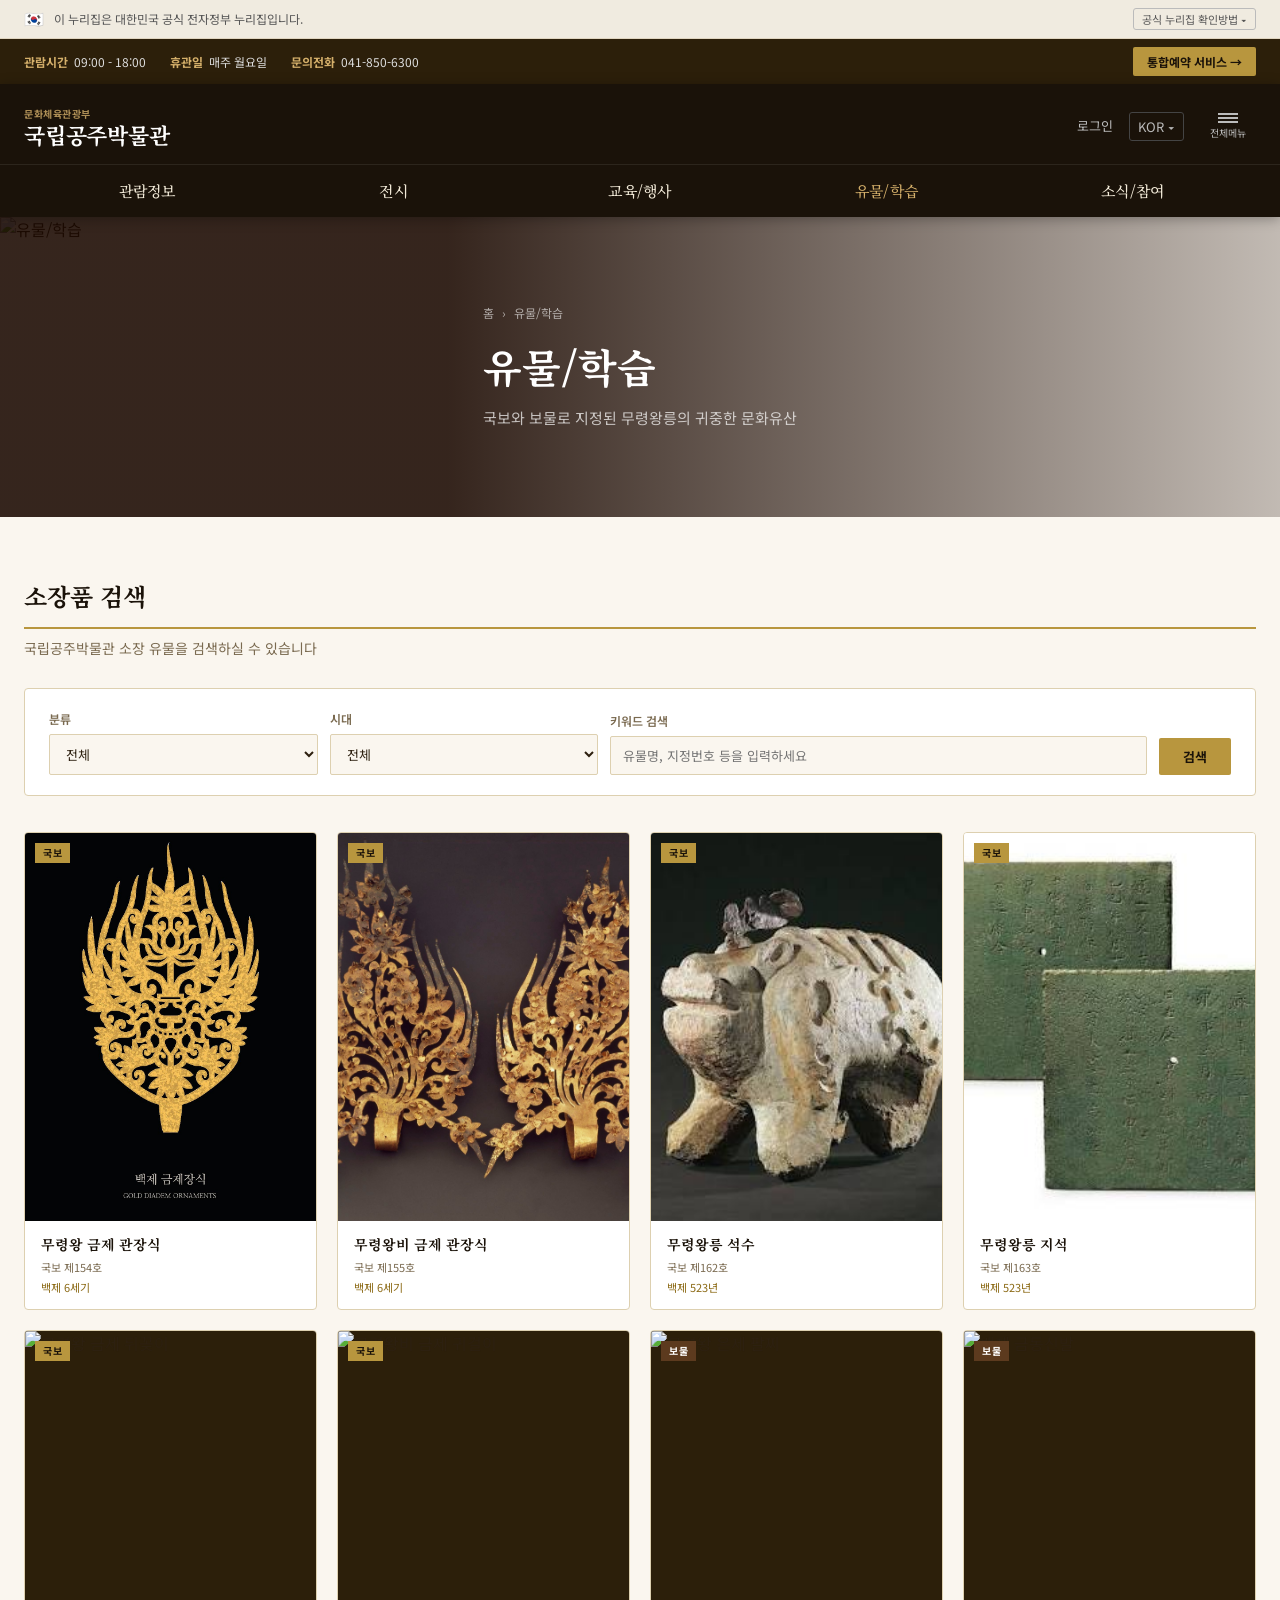
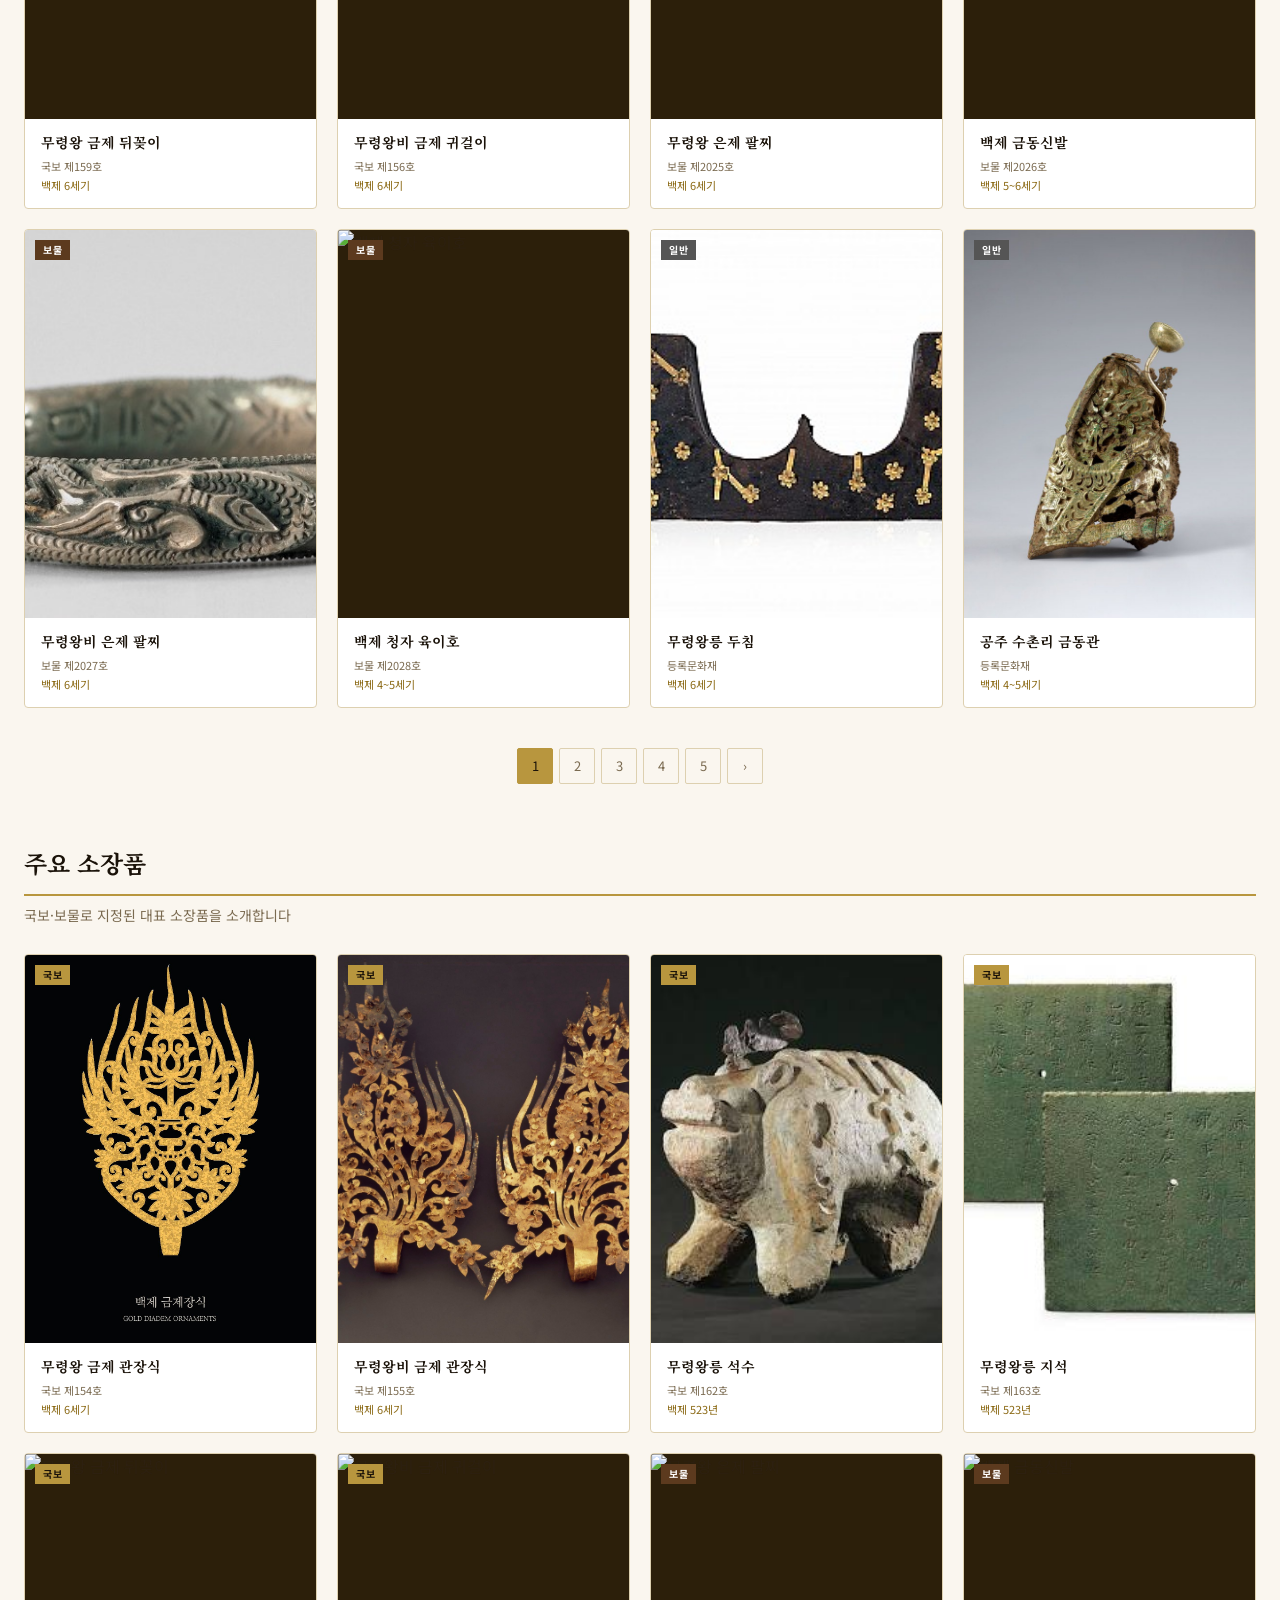
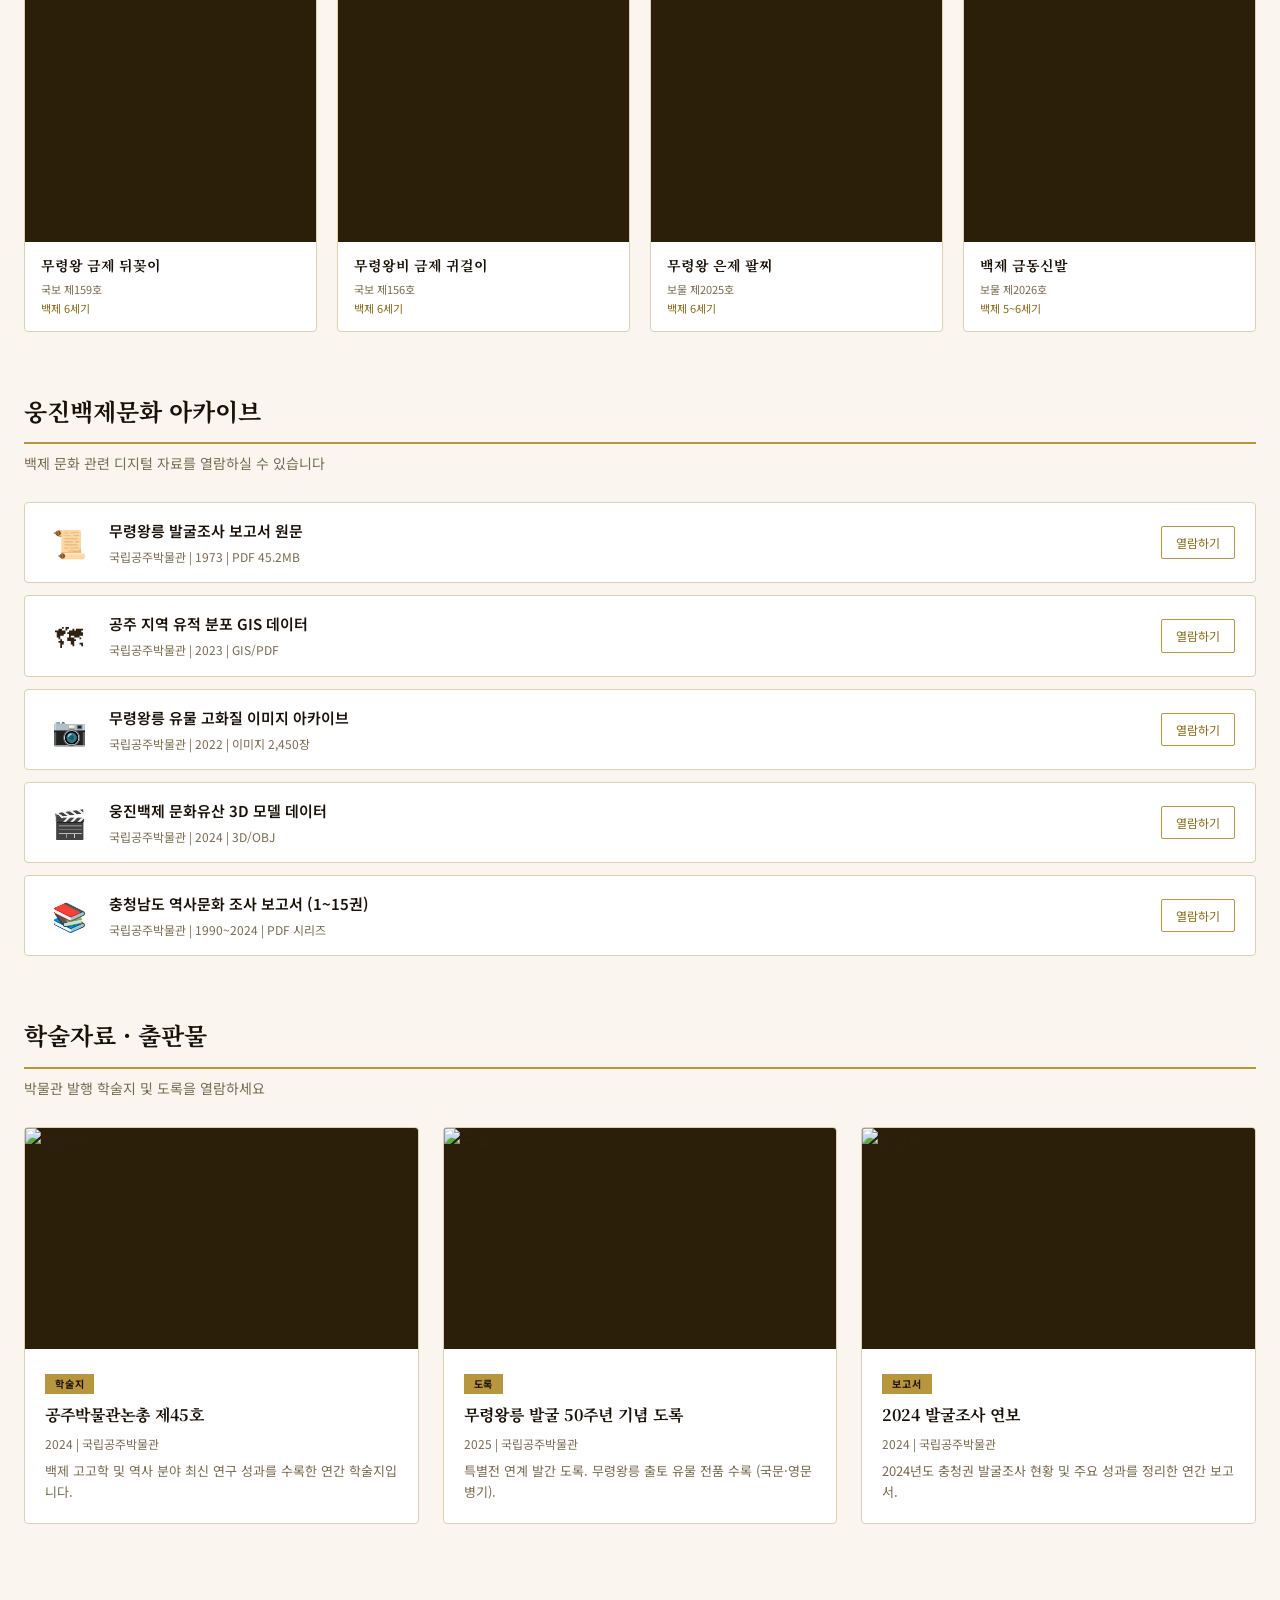
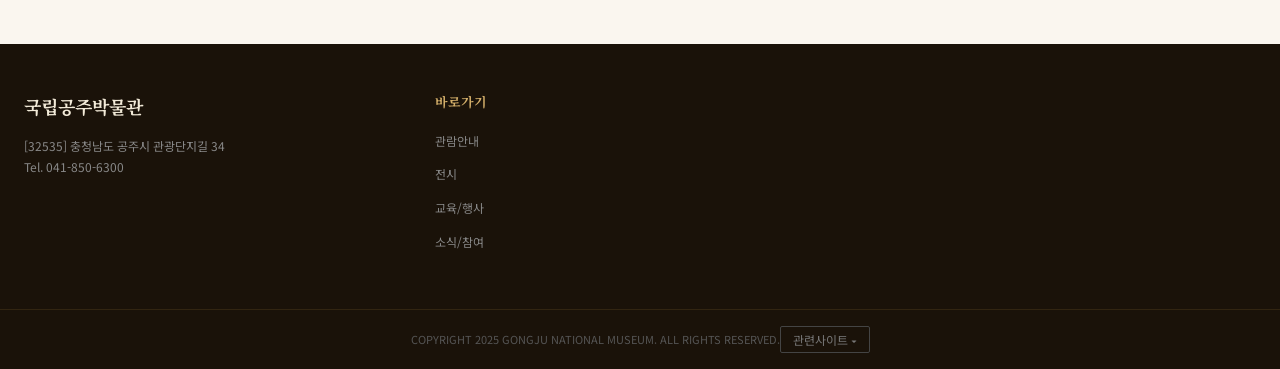
==== collection.html @ 2f680637 "first commit" ====
<!DOCTYPE html>
<html lang="ko">
<head>
  <meta charset="UTF-8"/>
  <meta name="viewport" content="width=device-width, initial-scale=1.0"/>
  <title>유물/학습 - 국립공주박물관</title>
  <link rel="stylesheet" href="style.css"/>
  <link rel="preconnect" href="https://fonts.googleapis.com"/>
  <link rel="preconnect" href="https://fonts.gstatic.com" crossorigin/>
  <link href="https://fonts.googleapis.com/css2?family=Noto+Serif+KR:wght@400;500;600;700&family=Noto+Sans+KR:wght@300;400;500;700&display=swap" rel="stylesheet"/>
  <style>
    /* ── 검색 바 ── */
    .search-bar{display:flex;gap:12px;margin-bottom:36px;background:var(--white);border:1px solid var(--border);border-radius:var(--radius);padding:20px 24px;align-items:flex-end;flex-wrap:wrap;}
    .search-field{display:flex;flex-direction:column;gap:6px;flex:1;min-width:160px;}
    .search-field label{font-size:12px;font-weight:600;color:var(--text-muted);}
    .search-field select,.search-field input{border:1px solid var(--border);border-radius:2px;padding:9px 12px;font-size:13px;font-family:inherit;color:var(--text);background:var(--cream);}
    .search-submit{background:var(--gold);color:var(--dark);border:none;padding:9px 24px;font-size:13px;font-weight:700;border-radius:2px;cursor:pointer;transition:background var(--transition);white-space:nowrap;}
    .search-submit:hover{background:var(--gold-dark);}

    /* ── 소장품 그리드 ── */
    .coll-grid{display:grid;grid-template-columns:repeat(4,1fr);gap:20px;margin-bottom:40px;}
    .coll-card{background:var(--white);border:1px solid var(--border);border-radius:var(--radius);overflow:hidden;transition:all var(--transition);}
    .coll-card:hover{transform:translateY(-5px);box-shadow:var(--shadow-md);border-color:var(--gold);}
    .coll-card__thumb{position:relative;aspect-ratio:3/4;overflow:hidden;background:var(--dark-2);}
    .coll-card__thumb img{width:100%;height:100%;object-fit:cover;transition:transform 0.6s;}
    .coll-card:hover .coll-card__thumb img{transform:scale(1.06);}
    .coll-card__grade{position:absolute;top:10px;left:10px;background:var(--gold);color:var(--dark);font-size:10px;font-weight:700;padding:2px 8px;letter-spacing:.06em;}
    .coll-card__grade.treasure{background:var(--brown);color:#fff;}
    .coll-card__grade.registered{background:#555;color:#fff;}
    .coll-card__info{padding:14px 16px;}
    .coll-card__info h4{font-family:var(--font-serif);font-size:14px;color:var(--dark);margin-bottom:5px;line-height:1.4;}
    .coll-card__info p{font-size:11px;color:var(--text-muted);line-height:1.5;}
    .coll-card__info .period{font-size:11px;color:var(--gold-dark);margin-top:3px;}

    /* ── 상세 모달 ── */
    .modal-overlay{display:none;position:fixed;inset:0;background:rgba(0,0,0,.7);z-index:300;align-items:center;justify-content:center;}
    .modal-overlay.open{display:flex;}
    .modal{background:var(--cream);border-radius:var(--radius);max-width:760px;width:90%;max-height:90vh;overflow-y:auto;display:grid;grid-template-columns:1fr 1fr;}
    .modal__img{background:var(--dark-2);}
    .modal__img img{width:100%;height:100%;object-fit:cover;}
    .modal__body{padding:36px 32px;position:relative;}
    .modal__close{position:absolute;top:16px;right:16px;font-size:20px;color:#888;cursor:pointer;transition:color .2s;}
    .modal__close:hover{color:var(--gold);}
    .modal__grade{display:inline-block;background:var(--gold);color:var(--dark);font-size:11px;font-weight:700;padding:3px 12px;margin-bottom:14px;letter-spacing:.06em;}
    .modal__title{font-family:var(--font-serif);font-size:22px;color:var(--dark);margin-bottom:6px;}
    .modal__sub{font-size:13px;color:var(--text-muted);margin-bottom:20px;}
    .modal__dl{display:grid;grid-template-columns:auto 1fr;gap:8px 16px;font-size:13px;border-top:1px solid var(--border);padding-top:16px;}
    .modal__dl dt{color:var(--text-muted);font-weight:600;}
    .modal__dl dd{color:var(--text);}
    @media(max-width:680px){.modal{grid-template-columns:1fr;} .modal__img{height:220px;} .coll-grid{grid-template-columns:repeat(2,1fr);}}

    /* ── 아카이브 / 학술 ── */
    .archive-list{display:flex;flex-direction:column;gap:12px;}
    .archive-item{display:flex;align-items:center;gap:16px;background:var(--white);border:1px solid var(--border);border-radius:var(--radius);padding:16px 20px;transition:all var(--transition);}
    .archive-item:hover{border-color:var(--gold);background:var(--cream);}
    .archive-item__icon{font-size:28px;width:48px;text-align:center;flex-shrink:0;}
    .archive-item__body{flex:1;}
    .archive-item__title{font-size:15px;font-weight:600;color:var(--dark);margin-bottom:4px;}
    .archive-item__meta{font-size:12px;color:var(--text-muted);}
    .archive-item__btn{border:1px solid var(--gold);color:var(--gold-dark);padding:6px 14px;font-size:12px;border-radius:2px;white-space:nowrap;transition:all var(--transition);}
    .archive-item__btn:hover{background:var(--gold);color:var(--dark);}
    .pagination{display:flex;justify-content:center;gap:6px;margin-top:32px;}
    .page-btn{width:36px;height:36px;border:1px solid var(--border);border-radius:2px;font-size:13px;color:var(--text-muted);display:flex;align-items:center;justify-content:center;cursor:pointer;transition:all var(--transition);}
    .page-btn.active,.page-btn:hover{background:var(--gold);color:var(--dark);border-color:var(--gold);}
  </style>
</head>
<body>

<!-- ── 공통 상단 ── -->
<div class="gov-bar"><div class="gov-bar__inner"><span class="gov-bar__flag-emoji">🇰🇷</span><span>이 누리집은 대한민국 공식 전자정부 누리집입니다.</span><button class="gov-bar__toggle" onclick="toggleGovInfo()">공식 누리집 확인방법 ▾</button></div><div class="gov-info" id="govInfo"></div></div>
<div class="info-bar"><div class="info-bar__inner container"><ul class="info-bar__list"><li><strong>관람시간</strong><span>09:00 - 18:00</span></li><li><strong>휴관일</strong><span>매주 월요일</span></li><li><strong>문의전화</strong><span>041-850-6300</span></li></ul><a href="reservation.html" class="info-bar__reserve">통합예약 서비스 →</a></div></div>
<header class="header" id="header">
  <div class="header__inner container">
    <h1 class="header__logo"><a href="index.html"><span class="logo-sub">문화체육관광부</span><span class="logo-main">국립공주박물관</span></a></h1>
    <div class="header__utils"><a href="#" class="util-link">로그인</a><div class="lang-select"><button class="lang-select__btn" onclick="toggleLang()">KOR ▾</button><ul class="lang-select__list" id="langList"><li class="active"><a href="#">KOR</a></li><li><a href="#">ENG</a></li><li><a href="#">CHN</a></li><li><a href="#">JPN</a></li></ul></div><button class="all-menu-btn" onclick="toggleAllMenu()"><span class="hamburger"></span><span class="hamburger"></span><span class="hamburger"></span><span>전체메뉴</span></button></div>
  </div>
  <nav class="gnb"><div class="container"><ul class="gnb__list">
    <li class="gnb__item"><a href="visit.html" class="gnb__link">관람정보</a></li>
    <li class="gnb__item"><a href="exhibit.html" class="gnb__link">전시</a></li>
    <li class="gnb__item"><a href="education.html" class="gnb__link">교육/행사</a></li>
    <li class="gnb__item"><a href="collection.html" class="gnb__link" style="color:var(--gold-light)">유물/학습</a></li>
    <li class="gnb__item"><a href="news.html" class="gnb__link">소식/참여</a></li>
  </ul></div></nav>
</header>
<div class="all-menu-overlay" id="allMenuOverlay"><div class="all-menu"><div class="all-menu__header"><h2>전체메뉴</h2><button class="all-menu__close" onclick="toggleAllMenu()">✕</button></div><div class="all-menu__body"><ul class="all-menu__cats"><li><strong>관람정보</strong><ul><li><a href="visit.html">이용안내</a></li><li><a href="reservation.html">예약안내</a></li><li><a href="about.html">박물관소개</a></li><li><a href="direction.html">오시는길</a></li></ul></li><li><strong>전시</strong><ul><li><a href="exhibit.html">상설전시</a></li><li><a href="exhibit.html#special">특별전시</a></li></ul></li><li><strong>교육/행사</strong><ul><li><a href="education.html">교육프로그램</a></li><li><a href="education.html#event">문화행사</a></li></ul></li><li><strong>유물/학습</strong><ul><li><a href="collection.html">소장품</a></li><li><a href="collection.html#major">주요 소장품</a></li><li><a href="collection.html#archive">웅진백제 아카이브</a></li><li><a href="collection.html#research">학술자료</a></li></ul></li><li><strong>소식/참여</strong><ul><li><a href="news.html">알림·소식</a></li></ul></li></ul></div></div></div>

<!-- ── 히어로 ── -->
<section class="subpage-hero">
  <div class="subpage-hero__bg"><img src="https://images.unsplash.com/photo-1589656966895-2f33e7653819?w=1600&q=80" alt="유물/학습"/><div class="subpage-hero__overlay" style="background:linear-gradient(90deg,rgba(26,8,0,.88) 35%,rgba(26,8,0,.25) 100%)"></div></div>
  <div class="subpage-hero__content container">
    <div class="subpage-breadcrumb"><a href="index.html">홈</a> › <span>유물/학습</span></div>
    <h2 class="subpage-hero__title">유물/학습</h2>
    <p class="subpage-hero__sub">국보와 보물로 지정된 무령왕릉의 귀중한 문화유산</p>
  </div>
</section>

<main class="subpage-content">
<div class="container">

  <!-- ── 소장품 검색 ── -->
  <section class="sub-section" id="search-section">
    <h3 class="sub-section-title">소장품 검색</h3>
    <p class="sub-section-sub">국립공주박물관 소장 유물을 검색하실 수 있습니다</p>
    <div class="search-bar">
      <div class="search-field"><label>분류</label><select><option>전체</option><option>금속공예</option><option>토기/도자기</option><option>석조각</option><option>회화/서예</option><option>목칠공예</option></select></div>
      <div class="search-field"><label>시대</label><select><option>전체</option><option>선사시대</option><option>백제</option><option>삼국시대</option><option>고려</option><option>조선</option></select></div>
      <div class="search-field" style="flex:2"><label>키워드 검색</label><input type="text" placeholder="유물명, 지정번호 등을 입력하세요"/></div>
      <button class="search-submit">검색</button>
    </div>

    <div class="coll-grid" id="collGrid"></div>
    <div class="pagination">
      <button class="page-btn active">1</button>
      <button class="page-btn">2</button>
      <button class="page-btn">3</button>
      <button class="page-btn">4</button>
      <button class="page-btn">5</button>
      <button class="page-btn">›</button>
    </div>
  </section>

  <!-- ── 주요 소장품 ── -->
  <section class="sub-section" id="major">
    <h3 class="sub-section-title">주요 소장품</h3>
    <p class="sub-section-sub">국보·보물로 지정된 대표 소장품을 소개합니다</p>
    <div class="coll-grid" id="majorGrid"></div>
  </section>

  <!-- ── 웅진백제문화 아카이브 ── -->
  <section class="sub-section" id="archive">
    <h3 class="sub-section-title">웅진백제문화 아카이브</h3>
    <p class="sub-section-sub">백제 문화 관련 디지털 자료를 열람하실 수 있습니다</p>
    <div class="archive-list">
      <div class="archive-item"><div class="archive-item__icon">📜</div><div class="archive-item__body"><div class="archive-item__title">무령왕릉 발굴조사 보고서 원문</div><div class="archive-item__meta">국립공주박물관 | 1973 | PDF 45.2MB</div></div><a href="#" class="archive-item__btn">열람하기</a></div>
      <div class="archive-item"><div class="archive-item__icon">🗺</div><div class="archive-item__body"><div class="archive-item__title">공주 지역 유적 분포 GIS 데이터</div><div class="archive-item__meta">국립공주박물관 | 2023 | GIS/PDF</div></div><a href="#" class="archive-item__btn">열람하기</a></div>
      <div class="archive-item"><div class="archive-item__icon">📷</div><div class="archive-item__body"><div class="archive-item__title">무령왕릉 유물 고화질 이미지 아카이브</div><div class="archive-item__meta">국립공주박물관 | 2022 | 이미지 2,450장</div></div><a href="#" class="archive-item__btn">열람하기</a></div>
      <div class="archive-item"><div class="archive-item__icon">🎬</div><div class="archive-item__body"><div class="archive-item__title">웅진백제 문화유산 3D 모델 데이터</div><div class="archive-item__meta">국립공주박물관 | 2024 | 3D/OBJ</div></div><a href="#" class="archive-item__btn">열람하기</a></div>
      <div class="archive-item"><div class="archive-item__icon">📚</div><div class="archive-item__body"><div class="archive-item__title">충청남도 역사문화 조사 보고서 (1~15권)</div><div class="archive-item__meta">국립공주박물관 | 1990~2024 | PDF 시리즈</div></div><a href="#" class="archive-item__btn">열람하기</a></div>
    </div>
  </section>

  <!-- ── 학술자료 ── -->
  <section class="sub-section" id="research">
    <h3 class="sub-section-title">학술자료 · 출판물</h3>
    <p class="sub-section-sub">박물관 발행 학술지 및 도록을 열람하세요</p>
    <div class="cards-grid" style="grid-template-columns:repeat(3,1fr)">
      <div class="card"><div class="card__img"><img src="https://images.unsplash.com/photo-1481627834876-b7833e8f5570?w=600&q=80" alt="학술지" loading="lazy"/></div><div class="card__body"><span class="card__cat">학술지</span><h4 class="card__title">공주박물관논총 제45호</h4><p class="card__meta">2024 | 국립공주박물관</p><p class="card__desc">백제 고고학 및 역사 분야 최신 연구 성과를 수록한 연간 학술지입니다.</p></div></div>
      <div class="card"><div class="card__img"><img src="https://images.unsplash.com/photo-1512820790803-83ca734da794?w=600&q=80" alt="도록" loading="lazy"/></div><div class="card__body"><span class="card__cat">도록</span><h4 class="card__title">무령왕릉 발굴 50주년 기념 도록</h4><p class="card__meta">2025 | 국립공주박물관</p><p class="card__desc">특별전 연계 발간 도록. 무령왕릉 출토 유물 전품 수록 (국문·영문 병기).</p></div></div>
      <div class="card"><div class="card__img"><img src="https://images.unsplash.com/photo-1507842217343-583bb7270b66?w=600&q=80" alt="보고서" loading="lazy"/></div><div class="card__body"><span class="card__cat">보고서</span><h4 class="card__title">2024 발굴조사 연보</h4><p class="card__meta">2024 | 국립공주박물관</p><p class="card__desc">2024년도 충청권 발굴조사 현황 및 주요 성과를 정리한 연간 보고서.</p></div></div>
    </div>
  </section>

</div>
</main>

<!-- ── 유물 상세 모달 ── -->
<div class="modal-overlay" id="modalOverlay" onclick="closeModal(event)">
  <div class="modal" id="modalBox">
    <div class="modal__img"><img id="modalImg" src="" alt=""/></div>
    <div class="modal__body">
      <button class="modal__close" onclick="document.getElementById('modalOverlay').classList.remove('open')">✕</button>
      <span class="modal__grade" id="modalGrade"></span>
      <h3 class="modal__title" id="modalTitle"></h3>
      <p class="modal__sub" id="modalSub"></p>
      <dl class="modal__dl" id="modalDl"></dl>
    </div>
  </div>
</div>

<footer class="footer"><div class="footer__top"><div class="container"><div class="footer__grid"><div class="footer__org"><p class="footer__logo-text">국립공주박물관</p><address>[32535] 충청남도 공주시 관광단지길 34<br/>Tel. 041-850-6300</address></div><div class="footer__links-group"><h4>바로가기</h4><ul><li><a href="visit.html">관람안내</a></li><li><a href="exhibit.html">전시</a></li><li><a href="education.html">교육/행사</a></li><li><a href="news.html">소식/참여</a></li></ul></div></div></div></div><div class="footer__bottom"><div class="container"><p class="footer__copy">COPYRIGHT 2025 GONGJU NATIONAL MUSEUM. ALL RIGHTS RESERVED.</p><div class="footer__related"><button class="related-btn" onclick="toggleRelated()">관련사이트 ▾</button><ul class="related-list" id="relatedList"><li><a href="http://www.museum.go.kr" target="_blank">국립중앙박물관</a></li><li><a href="http://gyeongju.museum.go.kr" target="_blank">국립경주박물관</a></li><li><a href="http://buyeo.museum.go.kr" target="_blank">국립부여박물관</a></li></ul></div></div></div><button class="to-top" id="toTop" onclick="scrollToTop()">▲</button></footer>

<script src="script.js"></script>
<script>
const allItems = [
  {grade:'국보',gradeClass:'',img:'images/무령왕 금제 관장식.jpg',title:'무령왕 금제 관장식',no:'국보 제154호',period:'백제 6세기',material:'금',size:'높이 30.7cm',desc:'무령왕의 관을 장식하던 금관 장식. 불꽃 모양의 입식이 특징이다.'},
  {grade:'국보',gradeClass:'',img:'images/무령왕비 금제 관장식.jpg',title:'무령왕비 금제 관장식',no:'국보 제155호',period:'백제 6세기',material:'금',size:'높이 22.6cm',desc:'무령왕비의 관을 장식하던 금관 장식. 왕의 것보다 작고 섬세하다.'},
  {grade:'국보',gradeClass:'',img:'images/무령왕릉 석수.jpg',title:'무령왕릉 석수',no:'국보 제162호',period:'백제 523년',material:'돌',size:'높이 30.8cm',desc:'무령왕릉 입구를 지키던 돌로 만든 상상의 동물.'},
  {grade:'국보',gradeClass:'',img:'images/무령왕릉 지석.jpg',title:'무령왕릉 지석',no:'국보 제163호',period:'백제 523년',material:'석재',size:'41.5×35cm',desc:'무령왕과 왕비의 이름, 사망 연월일, 매장지가 기록된 묘지석.'},
  {grade:'국보',gradeClass:'',img:'images/무령왕 금제 뒤꽂이.jpg',title:'무령왕 금제 뒤꽂이',no:'국보 제159호',period:'백제 6세기',material:'금',size:'길이 18.4cm',desc:'왕이 머리에 꽂던 금제 장신구. 정교한 세공이 돋보인다.'},
  {grade:'국보',gradeClass:'',img:'무령왕비 금제 귀걸이.jpg',title:'무령왕비 금제 귀걸이',no:'국보 제156호',period:'백제 6세기',material:'금',size:'길이 8.8cm',desc:'왕비의 귀걸이. 주환과 드리개가 결합된 형태.'},
  {grade:'보물',gradeClass:'treasure',img:'https://images.unsplash.com/photo-1558618666-fcd25c85cd64?w=600&q=80',title:'무령왕 은제 팔찌',no:'보물 제2025호',period:'백제 6세기',material:'은',size:'직경 7.2cm',desc:'왕이 착용하던 은제 팔찌. 용무늬가 정교하게 새겨져 있다.'},
  {grade:'보물',gradeClass:'treasure',img:'백제 금동신발.jpg',title:'백제 금동신발',no:'보물 제2026호',period:'백제 5~6세기',material:'금동',size:'길이 32cm',desc:'백제 귀족의 장례용 금동 신발. 전체에 투각 무늬가 있다.'},
  {grade:'보물',gradeClass:'treasure',img:'images/무령왕비 은제 팔찌.jpg',title:'무령왕비 은제 팔찌',no:'보물 제2027호',period:'백제 6세기',material:'은',size:'직경 6.8cm',desc:'왕비가 착용한 은팔찌. 용문양과 명문이 새겨져 있다.'},
  {grade:'보물',gradeClass:'treasure',img:'https://images.unsplash.com/photo-1531907700752-62799b2a3e84?w=600&q=80',title:'백제 청자 육이호',no:'보물 제2028호',period:'백제 4~5세기',material:'청자',size:'높이 23.5cm',desc:'중국에서 수입된 초기 청자. 백제의 대외 교류를 보여준다.'},
  {grade:'일반',gradeClass:'registered',img:'images/무령왕릉 두침.jpg',title:'무령왕릉 두침',no:'등록문화재',period:'백제 6세기',material:'목칠',size:'길이 40cm',desc:'왕의 머리를 받치던 나무 베개. 붉은 칠이 남아 있다.'},
  {grade:'일반',gradeClass:'registered',img:'images/공주 수촌리 금동관.jpg',title:'공주 수촌리 금동관',no:'등록문화재',period:'백제 4~5세기',material:'금동',size:'높이 25.3cm',desc:'충청남도 공주 수촌리 출토 금동관. 백제 초기 관모 양식.'},
];

function renderGrid(containerId, items){
  const el = document.getElementById(containerId);
  if(!el) return;
  el.innerHTML = items.map((it,i)=>`
    <div class="coll-card" onclick="openModal(${i})" style="cursor:pointer">
      <div class="coll-card__thumb">
        <img src="${it.img}" alt="${it.title}" loading="lazy"/>
        <span class="coll-card__grade ${it.gradeClass}">${it.grade}</span>
      </div>
      <div class="coll-card__info">
        <h4>${it.title}</h4>
        <p>${it.no}</p>
        <p class="period">${it.period}</p>
      </div>
    </div>`).join('');
}

renderGrid('collGrid', allItems);
renderGrid('majorGrid', allItems.slice(0,8));

function openModal(idx){
  const it = allItems[idx];
  document.getElementById('modalImg').src = it.img;
  document.getElementById('modalImg').alt = it.title;
  document.getElementById('modalGrade').textContent = it.grade;
  document.getElementById('modalTitle').textContent = it.title;
  document.getElementById('modalSub').textContent = it.no;
  document.getElementById('modalDl').innerHTML = `
    <dt>시대</dt><dd>${it.period}</dd>
    <dt>재질</dt><dd>${it.material}</dd>
    <dt>크기</dt><dd>${it.size}</dd>
    <dt>설명</dt><dd>${it.desc}</dd>`;
  document.getElementById('modalOverlay').classList.add('open');
}
function closeModal(e){ if(e.target===document.getElementById('modalOverlay')) document.getElementById('modalOverlay').classList.remove('open'); }

function toggleRelated(){document.getElementById('relatedList')?.classList.toggle('open');}
function scrollToTop(){window.scrollTo({top:0,behavior:'smooth'});}
window.addEventListener('scroll',()=>{document.getElementById('toTop')?.classList.toggle('visible',window.scrollY>400);});
</script>
</body>
</html>
---- style.css ----
/* ===================================================
   국립공주박물관 - 메인 스타일시트
   =================================================== */

:root {
  --gold: #b8963e;
  --gold-light: #d4af6a;
  --gold-dark: #8b6914;
  --dark: #1a1209;
  --dark-2: #2c1f0a;
  --brown: #5c3a1e;
  --cream: #faf6ef;
  --cream-2: #f2ead8;
  --text: #2d2010;
  --text-muted: #7a6a50;
  --border: #ddd0b0;
  --white: #ffffff;
  --red: #c0392b;
  --blue-dark: #0d2b4a;
  --green-dark: #1a3a1a;

  --font-serif: 'Noto Serif KR', 'Batang', serif;
  --font-sans: 'Noto Sans KR', 'Malgun Gothic', sans-serif;

  --shadow-sm: 0 2px 8px rgba(0,0,0,0.08);
  --shadow-md: 0 4px 20px rgba(0,0,0,0.12);
  --shadow-lg: 0 8px 40px rgba(0,0,0,0.18);
  --transition: 0.3s ease;
  --radius: 4px;
  --container: 1280px;
}

*, *::before, *::after { box-sizing: border-box; margin: 0; padding: 0; }
html { scroll-behavior: smooth; }
body {
  font-family: var(--font-sans);
  color: var(--text);
  background: var(--cream);
  line-height: 1.6;
  overflow-x: hidden;
}
a { color: inherit; text-decoration: none; }
ul { list-style: none; }
img { display: block; max-width: 100%; }
button { cursor: pointer; border: none; background: none; font-family: inherit; }

.container {
  max-width: var(--container);
  margin: 0 auto;
  padding: 0 24px;
}

/* ===================== GOV BAR ===================== */
.gov-bar {
  background: #f0ebe0;
  border-bottom: 1px solid #e0d5c0;
  font-size: 12px;
  color: #555;
}
.gov-bar__inner {
  display: flex;
  align-items: center;
  gap: 10px;
  padding: 6px 24px;
  max-width: var(--container);
  margin: 0 auto;
}
.gov-bar__flag-emoji { font-size: 16px; }
.gov-bar__toggle {
  margin-left: auto;
  background: none;
  border: 1px solid #bbb;
  padding: 2px 8px;
  border-radius: 3px;
  font-size: 11px;
  cursor: pointer;
  color: #555;
}
.gov-info {
  display: none;
  padding: 12px 24px;
  background: #fff;
  border-top: 1px solid #e0d5c0;
  font-size: 12px;
  line-height: 1.8;
  max-width: var(--container);
  margin: 0 auto;
}
.gov-info a { color: var(--gold-dark); text-decoration: underline; }
.gov-info.open { display: block; }

/* ===================== INFO BAR ===================== */
.info-bar {
  background: var(--dark-2);
  color: #ccc;
  font-size: 12px;
  padding: 8px 0;
}
.info-bar__inner {
  display: flex;
  align-items: center;
  justify-content: space-between;
  gap: 20px;
}
.info-bar__list {
  display: flex;
  gap: 24px;
}
.info-bar__list li { display: flex; gap: 6px; align-items: center; }
.info-bar__list strong { color: var(--gold-light); }
.info-bar__list span { color: #ddd; }
.info-bar__reserve {
  display: inline-block;
  background: var(--gold);
  color: var(--dark);
  padding: 5px 14px;
  border-radius: 2px;
  font-weight: 700;
  font-size: 12px;
  white-space: nowrap;
  transition: background var(--transition);
}
.info-bar__reserve:hover { background: var(--gold-light); }

/* ===================== HEADER ===================== */
.header {
  background: var(--dark);
  position: sticky;
  top: 0;
  z-index: 100;
  box-shadow: 0 2px 12px rgba(0,0,0,0.3);
}
.header__inner {
  display: flex;
  align-items: center;
  justify-content: space-between;
  padding-top: 14px;
  padding-bottom: 0;
  min-height: 72px;
}
.header__logo a {
  display: flex;
  flex-direction: column;
  text-decoration: none;
}
.logo-sub {
  font-size: 10px;
  color: var(--gold-light);
  letter-spacing: 0.05em;
  opacity: 0.8;
}
.logo-main {
  font-family: var(--font-serif);
  font-size: 22px;
  color: var(--white);
  font-weight: 700;
  letter-spacing: -0.01em;
  line-height: 1.2;
}
.header__utils {
  display: flex;
  align-items: center;
  gap: 16px;
}
.util-link {
  color: #bbb;
  font-size: 13px;
  transition: color var(--transition);
}
.util-link:hover { color: var(--gold-light); }

/* Lang Select */
.lang-select { position: relative; }
.lang-select__btn {
  color: #bbb;
  font-size: 13px;
  padding: 4px 8px;
  border: 1px solid #444;
  border-radius: 3px;
  transition: all var(--transition);
}
.lang-select__btn:hover { color: var(--gold-light); border-color: var(--gold); }
.lang-select__list {
  display: none;
  position: absolute;
  top: 100%;
  right: 0;
  background: var(--dark);
  border: 1px solid #444;
  min-width: 80px;
  z-index: 200;
}
.lang-select__list.open { display: block; }
.lang-select__list li a {
  display: block;
  padding: 6px 14px;
  font-size: 12px;
  color: #bbb;
  transition: all var(--transition);
}
.lang-select__list li a:hover, .lang-select__list li.active a {
  background: var(--gold);
  color: var(--dark);
}

/* All Menu Button */
.all-menu-btn {
  display: flex;
  flex-direction: column;
  align-items: center;
  gap: 2px;
  color: #bbb;
  font-size: 10px;
  padding: 6px 10px;
  transition: color var(--transition);
}
.all-menu-btn:hover { color: var(--gold-light); }
.hamburger {
  display: block;
  width: 20px;
  height: 2px;
  background: currentColor;
  transition: background var(--transition);
}

/* ===================== GNB ===================== */
.gnb {
  border-top: 1px solid rgba(255,255,255,0.08);
  margin-top: 8px;
}
.gnb__list {
  display: flex;
  gap: 0;
}
.gnb__item {
  position: relative;
  flex: 1;
  text-align: center;
}
.gnb__link {
  display: block;
  padding: 14px 0;
  color: var(--cream-2);
  font-size: 15px;
  font-weight: 500;
  letter-spacing: 0.02em;
  font-family: var(--font-serif);
  transition: color var(--transition);
  position: relative;
}
.gnb__link::after {
  content: '';
  position: absolute;
  bottom: 0; left: 50%; right: 50%;
  height: 2px;
  background: var(--gold);
  transition: left var(--transition), right var(--transition);
}
.gnb__item:hover .gnb__link { color: var(--gold-light); }
.gnb__item:hover .gnb__link::after { left: 0; right: 0; }

/* GNB Dropdown */
.gnb__sub {
  display: none;
  position: fixed;
  left: 0; right: 0;
  top: auto;
  background: rgba(20, 14, 4, 0.97);
  border-top: 2px solid var(--gold);
  z-index: 99;
  box-shadow: 0 8px 30px rgba(0,0,0,0.5);
}
.gnb__item:hover .gnb__sub { display: block; }
.gnb__sub-inner {
  max-width: var(--container);
  margin: 0 auto;
  padding: 32px 24px;
  display: flex;
  gap: 48px;
}
.gnb__sub-desc {
  min-width: 200px;
  color: var(--gold-light);
  font-family: var(--font-serif);
  font-size: 14px;
  line-height: 1.8;
  border-right: 1px solid rgba(184,150,62,0.3);
  padding-right: 48px;
}
.gnb__sub-list {
  display: flex;
  gap: 40px;
  flex: 1;
}
.gnb__sub-list > li > a {
  display: block;
  color: var(--gold-light);
  font-size: 14px;
  font-weight: 700;
  margin-bottom: 12px;
  padding-bottom: 8px;
  border-bottom: 1px solid rgba(184,150,62,0.3);
  font-family: var(--font-serif);
  transition: color var(--transition);
}
.gnb__sub-list > li > a:hover { color: var(--gold); }
.gnb__sub-list > li > ul li a {
  display: block;
  color: #bbb;
  font-size: 13px;
  padding: 4px 0;
  transition: color var(--transition);
}
.gnb__sub-list > li > ul li a:hover { color: var(--gold-light); }

/* ===================== ALL MENU OVERLAY ===================== */
.all-menu-overlay {
  display: none;
  position: fixed;
  inset: 0;
  background: rgba(0,0,0,0.6);
  z-index: 200;
}
.all-menu-overlay.open { display: block; }
.all-menu {
  position: absolute;
  top: 0; right: 0;
  width: 480px;
  max-width: 100%;
  height: 100%;
  background: var(--dark);
  overflow-y: auto;
  transform: translateX(100%);
  transition: transform 0.4s cubic-bezier(0.4,0,0.2,1);
}
.all-menu-overlay.open .all-menu { transform: translateX(0); }
.all-menu__header {
  display: flex;
  align-items: center;
  justify-content: space-between;
  padding: 24px 28px;
  border-bottom: 1px solid rgba(184,150,62,0.3);
}
.all-menu__header h2 {
  color: var(--gold-light);
  font-family: var(--font-serif);
  font-size: 18px;
}
.all-menu__close {
  color: #888;
  font-size: 20px;
  padding: 4px;
  transition: color var(--transition);
}
.all-menu__close:hover { color: var(--gold); }
.all-menu__body { padding: 24px 28px; }
.all-menu__cats { display: flex; flex-direction: column; gap: 28px; }
.all-menu__cats > li > strong {
  display: block;
  color: var(--gold);
  font-family: var(--font-serif);
  font-size: 14px;
  margin-bottom: 12px;
  padding-bottom: 8px;
  border-bottom: 1px solid rgba(184,150,62,0.25);
}
.all-menu__cats > li > ul {
  display: flex;
  flex-wrap: wrap;
  gap: 4px 16px;
}
.all-menu__cats > li > ul li a {
  color: #bbb;
  font-size: 13px;
  padding: 3px 0;
  transition: color var(--transition);
}
.all-menu__cats > li > ul li a:hover { color: var(--gold-light); }

/* ===================== MAIN SLIDER ===================== */
.main-slider {
  position: relative;
  overflow: hidden;
  height: 600px;
}
.slider-track {
  display: flex;
  height: 100%;
  transition: transform 0.8s cubic-bezier(0.4,0,0.2,1);
}
.slide {
  min-width: 100%;
  position: relative;
  overflow: hidden;
}
.slide__bg {
  position: absolute;
  inset: 0;
}
.slide__bg-img {
  width: 100%;
  height: 100%;
  object-fit: cover;
  object-position: center;
  transition: transform 6s ease;
}
.slide.active .slide__bg-img {
  transform: scale(1.06);
}
.slide__overlay {
  position: absolute;
  inset: 0;
  background: linear-gradient(90deg, rgba(26,8,0,0.85) 40%, rgba(26,8,0,0.25) 100%);
}
.slide__content {
  position: relative;
  z-index: 2;
  display: flex;
  align-items: center;
  justify-content: space-between;
  height: 600px;
  padding-top: 0;
}
.slide__text {
  max-width: 500px;
  animation: slideIn 0.8s ease forwards;
}
@keyframes slideIn {
  from { opacity: 0; transform: translateY(30px); }
  to { opacity: 1; transform: translateY(0); }
}
.slide__label {
  display: inline-block;
  background: var(--gold);
  color: var(--dark);
  font-size: 11px;
  font-weight: 700;
  padding: 3px 12px;
  letter-spacing: 0.1em;
  margin-bottom: 18px;
  border-radius: 1px;
}
.slide__title {
  font-family: var(--font-serif);
  font-size: clamp(28px, 4vw, 48px);
  color: var(--white);
  line-height: 1.25;
  margin-bottom: 16px;
  font-weight: 700;
}
.slide__desc {
  color: rgba(255,255,255,0.75);
  font-size: 15px;
  margin-bottom: 30px;
}
.slide__btn {
  display: inline-block;
  border: 2px solid var(--gold);
  color: var(--gold-light);
  padding: 12px 28px;
  font-size: 14px;
  font-weight: 600;
  letter-spacing: 0.05em;
  transition: all var(--transition);
  border-radius: 2px;
}
.slide__btn:hover {
  background: var(--gold);
  color: var(--dark);
}
.slide__deco {
  position: relative;
  width: 280px;
  height: 280px;
  flex-shrink: 0;
}
.slide__circle {
  position: absolute;
  border-radius: 50%;
  border: 1px solid rgba(184,150,62,0.35);
}
.slide__circle.c1 { inset: 0; }
.slide__circle.c2 { inset: 20px; border-color: rgba(184,150,62,0.2); }
.slide__emblem {
  position: absolute;
  inset: 0;
  display: flex;
  align-items: center;
  justify-content: center;
  font-family: var(--font-serif);
  font-size: 72px;
  color: rgba(184,150,62,0.25);
  font-weight: 700;
}

/* Slider Controls */
.slider-controls {
  position: absolute;
  bottom: 30px;
  left: 50%;
  transform: translateX(-50%);
  display: flex;
  align-items: center;
  gap: 12px;
  z-index: 10;
}
.slider-btn {
  width: 36px; height: 36px;
  border-radius: 50%;
  background: rgba(255,255,255,0.15);
  backdrop-filter: blur(4px);
  color: var(--white);
  font-size: 22px;
  display: flex; align-items: center; justify-content: center;
  transition: all var(--transition);
  border: 1px solid rgba(255,255,255,0.25);
}
.slider-btn:hover { background: var(--gold); color: var(--dark); }
.slider-dots { display: flex; gap: 8px; }
.dot {
  width: 8px; height: 8px;
  border-radius: 50%;
  background: rgba(255,255,255,0.4);
  transition: all var(--transition);
}
.dot.active { background: var(--gold); transform: scale(1.3); }
.slider-pause {
  width: 30px; height: 30px;
  color: rgba(255,255,255,0.6);
  font-size: 14px;
  transition: color var(--transition);
}
.slider-pause:hover { color: var(--gold); }

/* ===================== QUICK MENU ===================== */
.quick-menu {
  background: var(--dark-2);
  border-bottom: 1px solid rgba(184,150,62,0.2);
}
.quick-menu__list {
  display: flex;
  overflow-x: auto;
  scrollbar-width: none;
}
.quick-menu__list::-webkit-scrollbar { display: none; }
.quick-item {
  display: flex;
  flex-direction: column;
  align-items: center;
  gap: 8px;
  padding: 20px 24px;
  min-width: 100px;
  color: #ccc;
  font-size: 12px;
  font-weight: 500;
  transition: all var(--transition);
  border-right: 1px solid rgba(255,255,255,0.05);
  text-align: center;
  white-space: nowrap;
}
.quick-item:hover {
  background: rgba(184,150,62,0.1);
  color: var(--gold-light);
}
.quick-item__icon {
  font-size: 22px;
  transition: transform var(--transition);
}
.quick-item:hover .quick-item__icon { transform: translateY(-3px); }

/* ===================== SECTIONS COMMON ===================== */
.section-header {
  display: flex;
  align-items: flex-end;
  gap: 16px;
  margin-bottom: 32px;
  flex-wrap: wrap;
}
.section-title {
  font-family: var(--font-serif);
  font-size: 28px;
  color: var(--dark);
  font-weight: 700;
  position: relative;
}
.section-title::after {
  content: '';
  position: absolute;
  bottom: -8px;
  left: 0;
  width: 40px;
  height: 3px;
  background: var(--gold);
}
.section-sub {
  color: var(--text-muted);
  font-size: 14px;
  margin-top: 8px;
}
.section-more {
  margin-left: auto;
  color: var(--gold-dark);
  font-size: 13px;
  font-weight: 600;
  border: 1px solid var(--gold);
  padding: 6px 16px;
  border-radius: 2px;
  transition: all var(--transition);
  white-space: nowrap;
}
.section-more:hover { background: var(--gold); color: var(--dark); }

/* ===================== EXHIBIT SECTION ===================== */
.section-exhibit {
  padding: 60px 0;
  background: var(--cream);
}
.exhibit-tabs {
  display: flex;
  gap: 0;
  border-bottom: 2px solid var(--border);
  margin-bottom: 32px;
}
.tab-btn {
  padding: 10px 24px;
  font-size: 14px;
  font-weight: 500;
  color: var(--text-muted);
  border-bottom: 2px solid transparent;
  margin-bottom: -2px;
  transition: all var(--transition);
}
.tab-btn.active, .tab-btn:hover {
  color: var(--gold-dark);
  border-bottom-color: var(--gold);
}
.exhibit-grid {
  display: grid;
  grid-template-columns: repeat(3, 1fr);
  gap: 24px;
}
.exhibit-card {
  background: var(--white);
  border-radius: var(--radius);
  overflow: hidden;
  box-shadow: var(--shadow-sm);
  transition: all var(--transition);
}
.exhibit-card:hover {
  transform: translateY(-4px);
  box-shadow: var(--shadow-md);
}
.exhibit-card__thumb {
  position: relative;
  overflow: hidden;
  aspect-ratio: 4/3;
  background: #1a1209;
}
.exhibit-card__img-real {
  width: 100%;
  height: 100%;
  object-fit: cover;
  transition: transform 0.6s ease;
}
.exhibit-card:hover .exhibit-card__img-real { transform: scale(1.05); }
.exhibit-card__badge {
  position: absolute;
  top: 12px; left: 12px;
  background: var(--gold);
  color: var(--dark);
  font-size: 11px;
  font-weight: 700;
  padding: 3px 10px;
  border-radius: 1px;
  letter-spacing: 0.05em;
}
.badge--permanent { background: var(--brown); color: var(--white); }
.exhibit-card__info { padding: 16px 20px 20px; }
.exhibit-card__info h3 {
  font-family: var(--font-serif);
  font-size: 16px;
  font-weight: 600;
  color: var(--dark);
  margin-bottom: 8px;
  line-height: 1.4;
}
.exhibit-card__period { font-size: 13px; color: var(--gold-dark); margin-bottom: 4px; }
.exhibit-card__place { font-size: 12px; color: var(--text-muted); }

/* ===================== NEWS SECTION ===================== */
.section-news {
  background: var(--cream-2);
  padding: 60px 0;
  border-top: 1px solid var(--border);
  border-bottom: 1px solid var(--border);
}
.news-grid {
  display: grid;
  grid-template-columns: 1fr 1fr 1fr;
  gap: 40px;
}
.news-col__header {
  display: flex;
  align-items: center;
  justify-content: space-between;
  margin-bottom: 20px;
  padding-bottom: 12px;
  border-bottom: 2px solid var(--gold);
}
.news-col__header h2 {
  font-family: var(--font-serif);
  font-size: 18px;
  color: var(--dark);
}
.more-link {
  font-size: 12px;
  color: var(--text-muted);
  transition: color var(--transition);
}
.more-link:hover { color: var(--gold-dark); }
.news-list { display: flex; flex-direction: column; gap: 0; }
.news-item a {
  display: flex;
  align-items: flex-start;
  gap: 12px;
  padding: 12px 0;
  border-bottom: 1px solid var(--border);
  transition: all var(--transition);
}
.news-item a:hover { background: rgba(184,150,62,0.05); }
.news-item__cat {
  display: inline-block;
  font-size: 10px;
  font-weight: 700;
  padding: 2px 8px;
  border-radius: 1px;
  white-space: nowrap;
  margin-top: 2px;
  letter-spacing: 0.05em;
}
.news-item__cat.edu { background: #e8f4e8; color: #2d6a2d; }
.news-item__cat.event { background: #e8eef8; color: #1a3a7a; }
.news-item__cat.notice { background: #f8e8e8; color: #7a1a1a; }
.news-item__cat.press { background: #f8f4e8; color: #7a5a1a; }
.news-item__title {
  font-size: 13px;
  color: var(--text);
  line-height: 1.5;
  margin-bottom: 4px;
}
.news-item__date { font-size: 11px; color: var(--text-muted); }

/* Mini Calendar */
.mini-calendar { font-size: 12px; }
.mini-cal-header {
  display: flex;
  align-items: center;
  justify-content: space-between;
  margin-bottom: 12px;
  font-weight: 700;
  font-family: var(--font-serif);
  font-size: 15px;
  color: var(--dark);
}
.mini-cal-btn {
  color: var(--gold-dark);
  font-size: 16px;
  padding: 2px 6px;
  transition: color var(--transition);
}
.mini-cal-btn:hover { color: var(--gold); }
.mini-cal-grid {
  display: grid;
  grid-template-columns: repeat(7, 1fr);
  gap: 2px;
  text-align: center;
}
.cal-day-name {
  font-weight: 600;
  color: var(--text-muted);
  padding: 4px 0;
  font-size: 11px;
}
.cal-day-name:first-child { color: var(--red); }
.cal-day-name:last-child { color: #1a4a9a; }
.cal-day {
  padding: 5px 0;
  border-radius: 50%;
  cursor: default;
  font-size: 12px;
  transition: all 0.2s;
}
.cal-day:first-child-type(7n+1) { color: var(--red); }
.cal-day.sunday { color: var(--red); }
.cal-day.saturday { color: #1a4a9a; }
.cal-day.today {
  background: var(--gold);
  color: var(--dark);
  font-weight: 700;
  border-radius: 50%;
}
.cal-day.has-event { font-weight: 700; color: var(--gold-dark); }
.cal-day.has-event::after {
  content: '•';
  display: block;
  font-size: 8px;
  color: var(--gold);
  margin-top: -4px;
}

/* ===================== COLLECTION SECTION ===================== */
.section-collection {
  padding: 60px 0;
  background: var(--dark);
}
.section-collection .section-title { color: var(--gold-light); }
.section-collection .section-sub { color: rgba(255,255,255,0.5); }
.section-collection .section-more { border-color: var(--gold); color: var(--gold-light); }
.section-collection .section-more:hover { background: var(--gold); color: var(--dark); }
.collection-grid {
  display: grid;
  grid-template-columns: repeat(4, 1fr);
  gap: 20px;
}
.collection-item {
  display: block;
  background: var(--dark-2);
  border: 1px solid rgba(184,150,62,0.2);
  border-radius: var(--radius);
  overflow: hidden;
  transition: all var(--transition);
}
.collection-item:hover {
  border-color: var(--gold);
  transform: translateY(-4px);
}
.collection-item__thumb {
  position: relative;
  aspect-ratio: 1;
  overflow: hidden;
}
.collection-item__thumb img {
  width: 100%;
  height: 100%;
  object-fit: cover;
  filter: sepia(20%) brightness(0.85);
  transition: all 0.6s ease;
}
.collection-item:hover .collection-item__thumb img {
  transform: scale(1.05);
  filter: sepia(0%) brightness(1);
}
.coll-overlay {
  position: absolute;
  inset: 0;
  background: rgba(26,8,0,0.6);
  display: flex;
  align-items: center;
  justify-content: center;
  opacity: 0;
  transition: opacity var(--transition);
}
.collection-item:hover .coll-overlay { opacity: 1; }
.coll-overlay span {
  color: var(--gold-light);
  font-size: 13px;
  font-weight: 600;
}
.collection-item__info {
  padding: 14px 16px;
}
.coll-grade {
  display: inline-block;
  background: var(--gold);
  color: var(--dark);
  font-size: 10px;
  font-weight: 700;
  padding: 2px 8px;
  margin-bottom: 8px;
  letter-spacing: 0.05em;
}
.collection-item__info h3 {
  font-family: var(--font-serif);
  font-size: 14px;
  color: var(--cream-2);
  margin-bottom: 6px;
  line-height: 1.4;
}
.collection-item__info p { font-size: 11px; color: rgba(255,255,255,0.45); }

/* ===================== ONLINE SECTION ===================== */
.section-online {
  padding: 0;
  background: var(--cream-2);
  border-top: 1px solid var(--border);
}
.online-grid {
  display: grid;
  grid-template-columns: repeat(4, 1fr);
}
.online-card {
  display: block;
  padding: 40px 30px;
  border-right: 1px solid var(--border);
  transition: all var(--transition);
  position: relative;
  overflow: hidden;
}
.online-card:last-child { border-right: none; }
.online-card::before {
  content: '';
  position: absolute;
  bottom: 0; left: 0; right: 0;
  height: 3px;
  background: var(--gold);
  transform: scaleX(0);
  transition: transform var(--transition);
}
.online-card:hover::before { transform: scaleX(1); }
.online-card:hover { background: var(--white); }
.online-card__inner { display: flex; flex-direction: column; gap: 8px; }
.online-card__icon { font-size: 28px; margin-bottom: 4px; }
.quick-item__icon img { width: 164px; height: 80px; object-fit: cover; }
.online-card h3 {
  font-family: var(--font-serif);
  font-size: 17px;
  color: var(--dark);
  font-weight: 700;
}
.online-card p { font-size: 12px; color: var(--text-muted); }
.online-card__arrow {
  display: inline-block;
  margin-top: 8px;
  color: var(--gold-dark);
  font-size: 16px;
  font-weight: 700;
  transition: transform var(--transition);
}
.online-card:hover .online-card__arrow { transform: translateX(6px); }

/* ===================== FOOTER ===================== */
.footer { background: var(--dark); color: #aaa; }
.footer__top {
  border-bottom: 1px solid rgba(184,150,62,0.15);
  padding: 48px 0;
}
.footer__grid {
  display: grid;
  grid-template-columns: 1.5fr 1fr 1fr 1fr;
  gap: 40px;
}
.footer__logo-text {
  font-family: var(--font-serif);
  font-size: 18px;
  color: var(--cream-2);
  font-weight: 700;
  margin-bottom: 14px;
}
address {
  font-style: normal;
  font-size: 12px;
  line-height: 1.8;
  color: #888;
}
.footer__links-group h4 {
  color: var(--gold-light);
  font-size: 13px;
  font-weight: 700;
  margin-bottom: 14px;
  font-family: var(--font-serif);
}
.footer__links-group ul li {
  margin-bottom: 8px;
}
.footer__links-group ul li a {
  font-size: 12px;
  color: #888;
  transition: color var(--transition);
}
.footer__links-group ul li a:hover { color: var(--gold-light); }
.footer__sns li a {
  display: flex;
  align-items: center;
  gap: 6px;
}
.footer__middle {
  padding: 14px 0;
  border-bottom: 1px solid rgba(255,255,255,0.05);
}
.footer__policy {
  display: flex;
  gap: 20px;
  flex-wrap: wrap;
}
.footer__policy li a {
  font-size: 11px;
  color: #777;
  transition: color var(--transition);
}
.footer__policy li a:hover { color: var(--gold-light); }
.footer__policy li:first-child a { font-weight: 700; color: #999; }
.footer__bottom {
  padding: 16px 0;
  display: flex;
}
.footer__bottom .container {
  display: flex;
  align-items: center;
  justify-content: space-between;
}
.footer__copy { font-size: 11px; color: #555; }
.footer__related { position: relative; }
.related-btn {
  font-size: 12px;
  color: #777;
  border: 1px solid #444;
  padding: 4px 12px;
  border-radius: 2px;
  transition: all var(--transition);
}
.related-btn:hover { color: var(--gold-light); border-color: var(--gold); }
.related-list {
  display: none;
  position: absolute;
  bottom: 100%;
  right: 0;
  background: #111;
  border: 1px solid #333;
  min-width: 180px;
  max-height: 250px;
  overflow-y: auto;
  z-index: 100;
}
.related-list.open { display: block; }
.related-list li a {
  display: block;
  padding: 7px 14px;
  font-size: 12px;
  color: #aaa;
  transition: all var(--transition);
}
.related-list li a:hover { background: rgba(184,150,62,0.1); color: var(--gold-light); }
.to-top {
  position: fixed;
  bottom: 30px;
  right: 30px;
  width: 44px; height: 44px;
  background: var(--gold);
  color: var(--dark);
  border-radius: 50%;
  display: flex;
  align-items: center;
  justify-content: center;
  font-size: 14px;
  box-shadow: 0 4px 12px rgba(0,0,0,0.3);
  opacity: 0;
  pointer-events: none;
  transition: all var(--transition);
  z-index: 50;
}
.to-top.visible { opacity: 1; pointer-events: auto; }
.to-top:hover { background: var(--gold-dark); transform: translateY(-3px); }

/* ===================== SUBPAGE COMMON ===================== */
.subpage-hero {
  position: relative;
  height: 300px;
  overflow: hidden;
  display: flex;
  align-items: center;
}
.subpage-hero__bg {
  position: absolute;
  inset: 0;
}
.subpage-hero__bg img {
  width: 100%;
  height: 100%;
  object-fit: cover;
}
.subpage-hero__overlay {
  position: absolute;
  inset: 0;
  background: linear-gradient(90deg, rgba(26,8,0,0.85) 30%, rgba(26,8,0,0.4) 100%);
}
.subpage-hero__content {
  position: relative;
  z-index: 2;
  color: var(--white);
}
.subpage-breadcrumb {
  font-size: 12px;
  color: rgba(255,255,255,0.6);
  margin-bottom: 12px;
  display: flex;
  align-items: center;
  gap: 8px;
}
.subpage-breadcrumb a { color: rgba(255,255,255,0.6); transition: color var(--transition); }
.subpage-breadcrumb a:hover { color: var(--gold-light); }
.subpage-hero__title {
  font-family: var(--font-serif);
  font-size: 40px;
  font-weight: 700;
  margin-bottom: 8px;
}
.subpage-hero__sub { font-size: 15px; color: rgba(255,255,255,0.7); }
.subpage-content { padding: 60px 0; background: var(--cream); min-height: 50vh; }

/* Subpage Section Titles */
.sub-section { margin-bottom: 60px; }
.sub-section-title {
  font-family: var(--font-serif);
  font-size: 24px;
  color: var(--dark);
  font-weight: 700;
  margin-bottom: 8px;
  padding-bottom: 12px;
  border-bottom: 2px solid var(--gold);
}
.sub-section-sub { font-size: 14px; color: var(--text-muted); margin-bottom: 28px; }

/* Info Table */
.info-table { width: 100%; border-collapse: collapse; font-size: 14px; }
.info-table th {
  background: var(--dark-2);
  color: var(--gold-light);
  padding: 12px 20px;
  text-align: left;
  font-weight: 600;
  width: 200px;
  border-bottom: 1px solid rgba(184,150,62,0.2);
}
.info-table td {
  padding: 12px 20px;
  border-bottom: 1px solid var(--border);
  background: var(--white);
  color: var(--text);
  line-height: 1.7;
}

/* Cards Grid */
.cards-grid {
  display: grid;
  grid-template-columns: repeat(3, 1fr);
  gap: 24px;
}
.cards-grid-2 { grid-template-columns: repeat(2, 1fr); }
.card {
  background: var(--white);
  border: 1px solid var(--border);
  border-radius: var(--radius);
  overflow: hidden;
  transition: all var(--transition);
}
.card:hover {
  transform: translateY(-4px);
  box-shadow: var(--shadow-md);
  border-color: var(--gold);
}
.card__img {
  aspect-ratio: 16/9;
  overflow: hidden;
  background: var(--dark-2);
}
.card__img img {
  width: 100%;
  height: 100%;
  object-fit: cover;
  transition: transform 0.6s;
}
.card:hover .card__img img { transform: scale(1.05); }
.card__body { padding: 20px; }
.card__cat {
  display: inline-block;
  background: var(--gold);
  color: var(--dark);
  font-size: 10px;
  font-weight: 700;
  padding: 2px 10px;
  margin-bottom: 10px;
  letter-spacing: 0.08em;
}
.card__title {
  font-family: var(--font-serif);
  font-size: 16px;
  color: var(--dark);
  margin-bottom: 8px;
  line-height: 1.4;
}
.card__meta { font-size: 12px; color: var(--text-muted); }
.card__desc { font-size: 13px; color: var(--text-muted); margin-top: 8px; line-height: 1.6; }

/* Notice List */
.notice-list { background: var(--white); border: 1px solid var(--border); border-radius: var(--radius); overflow: hidden; }
.notice-item {
  display: flex;
  align-items: center;
  gap: 16px;
  padding: 16px 20px;
  border-bottom: 1px solid var(--border);
  transition: background var(--transition);
}
.notice-item:last-child { border-bottom: none; }
.notice-item:hover { background: var(--cream); }
.notice-item a { display: flex; align-items: center; gap: 16px; width: 100%; text-decoration: none; }
.notice-num { font-size: 12px; color: var(--text-muted); width: 40px; text-align: center; }
.notice-cat {
  font-size: 10px;
  font-weight: 700;
  padding: 2px 8px;
  border-radius: 1px;
  white-space: nowrap;
  letter-spacing: 0.05em;
}
.notice-cat.notice { background: #f8e8e8; color: #7a1a1a; }
.notice-cat.press { background: #f8f4e8; color: #7a5a1a; }
.notice-cat.recruit { background: #e8f4e8; color: #2d6a2d; }
.notice-title { flex: 1; font-size: 14px; color: var(--text); line-height: 1.5; }
.notice-date { font-size: 12px; color: var(--text-muted); white-space: nowrap; }

/* Map placeholder */
.map-placeholder {
  background: #e5e5e5;
  border-radius: var(--radius);
  height: 400px;
  display: flex;
  flex-direction: column;
  align-items: center;
  justify-content: center;
  gap: 12px;
  color: #777;
  font-size: 14px;
  border: 1px solid var(--border);
}
.map-placeholder .map-icon { font-size: 48px; }

/* Anchor target offset for fixed header */
[id] { scroll-margin-top: 140px; }

/* ===================== RESPONSIVE ===================== */
@media (max-width: 1024px) {
  .gnb { display: none; }
  .main-slider { height: 480px; }
  .slide__content { height: 480px; }
  .slide__deco { display: none; }
  .exhibit-grid { grid-template-columns: repeat(2, 1fr); }
  .collection-grid { grid-template-columns: repeat(2, 1fr); }
  .news-grid { grid-template-columns: 1fr 1fr; }
  .online-grid { grid-template-columns: repeat(2, 1fr); }
  .footer__grid { grid-template-columns: 1fr 1fr; }
  .cards-grid { grid-template-columns: repeat(2, 1fr); }
}

@media (max-width: 768px) {
  .info-bar__list { display: none; }
  .main-slider { height: 380px; }
  .slide__content { height: 380px; }
  .slide__title { font-size: 26px; }
  .exhibit-grid { grid-template-columns: 1fr; }
  .collection-grid { grid-template-columns: repeat(2, 1fr); }
  .news-grid { grid-template-columns: 1fr; }
  .online-grid { grid-template-columns: 1fr 1fr; }
  .footer__grid { grid-template-columns: 1fr; }
  .cards-grid { grid-template-columns: 1fr; }
  .cards-grid-2 { grid-template-columns: 1fr; }
  .subpage-hero__title { font-size: 28px; }
}
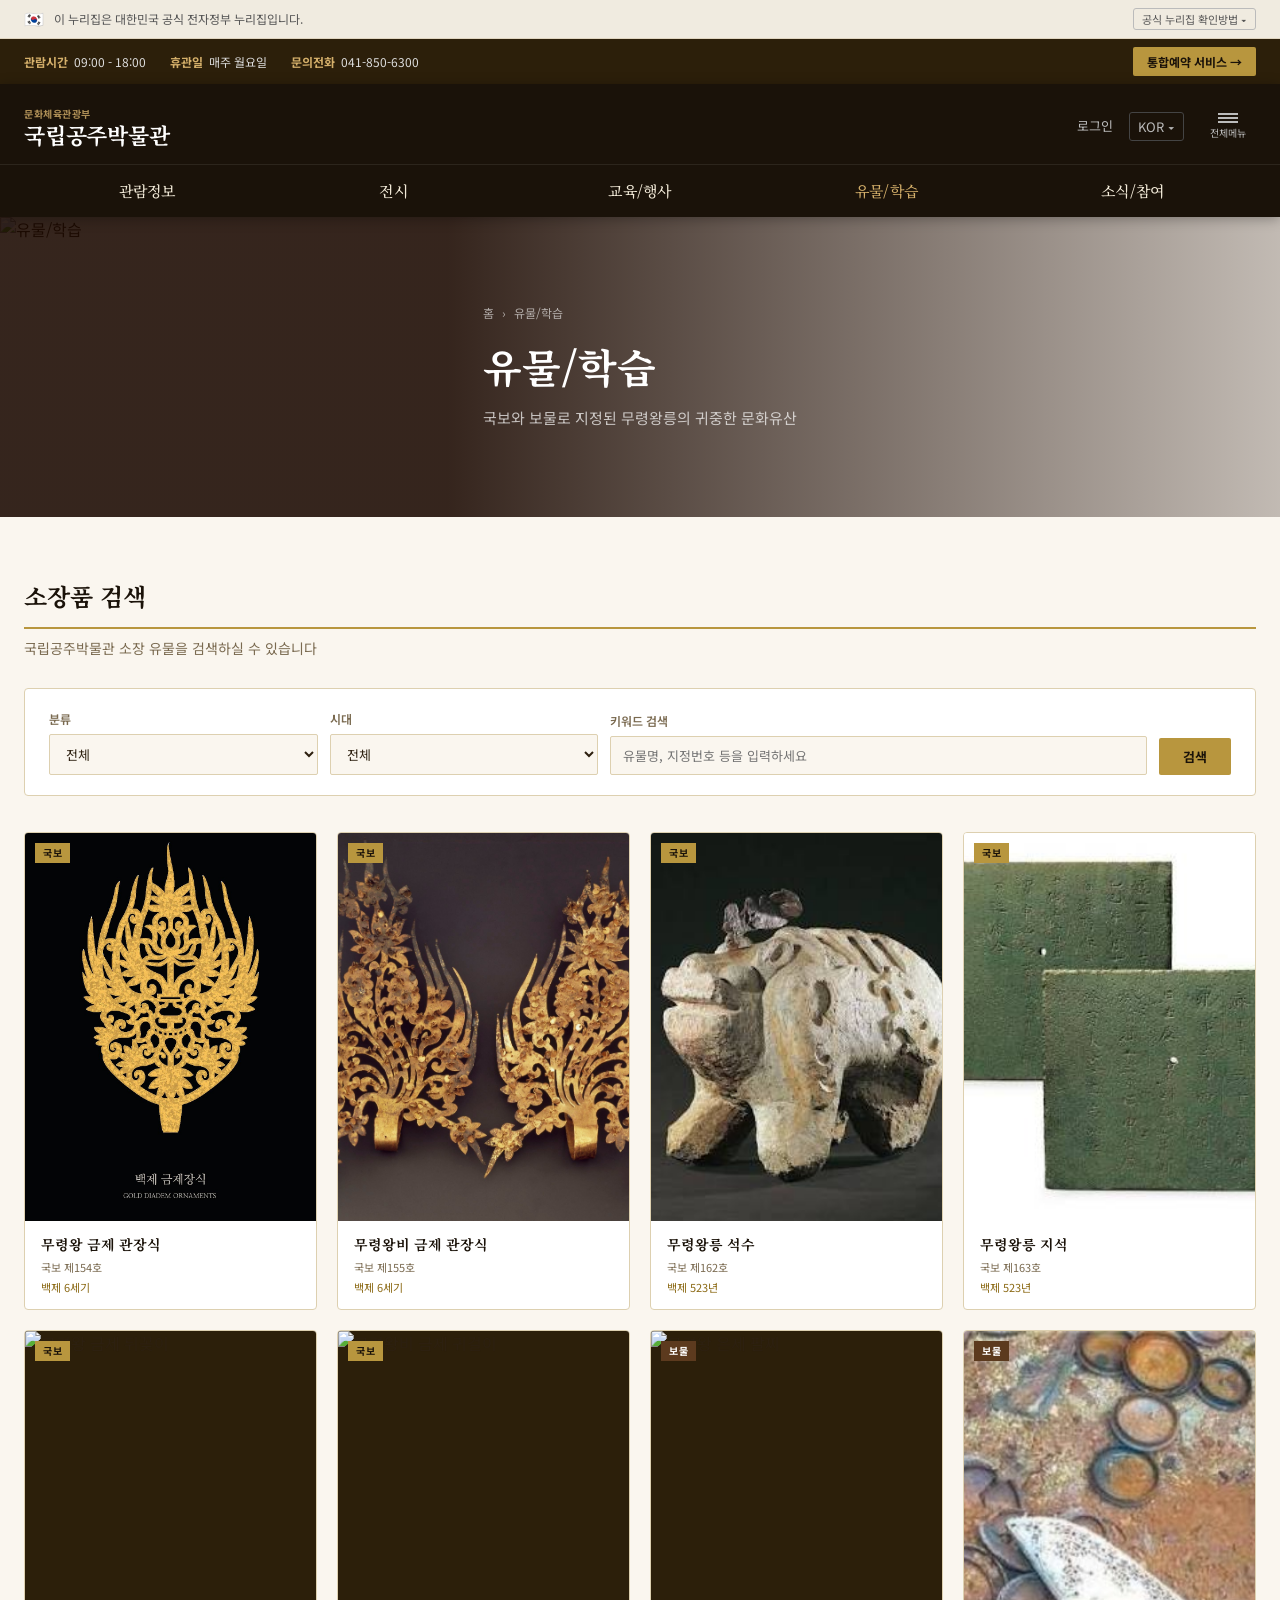
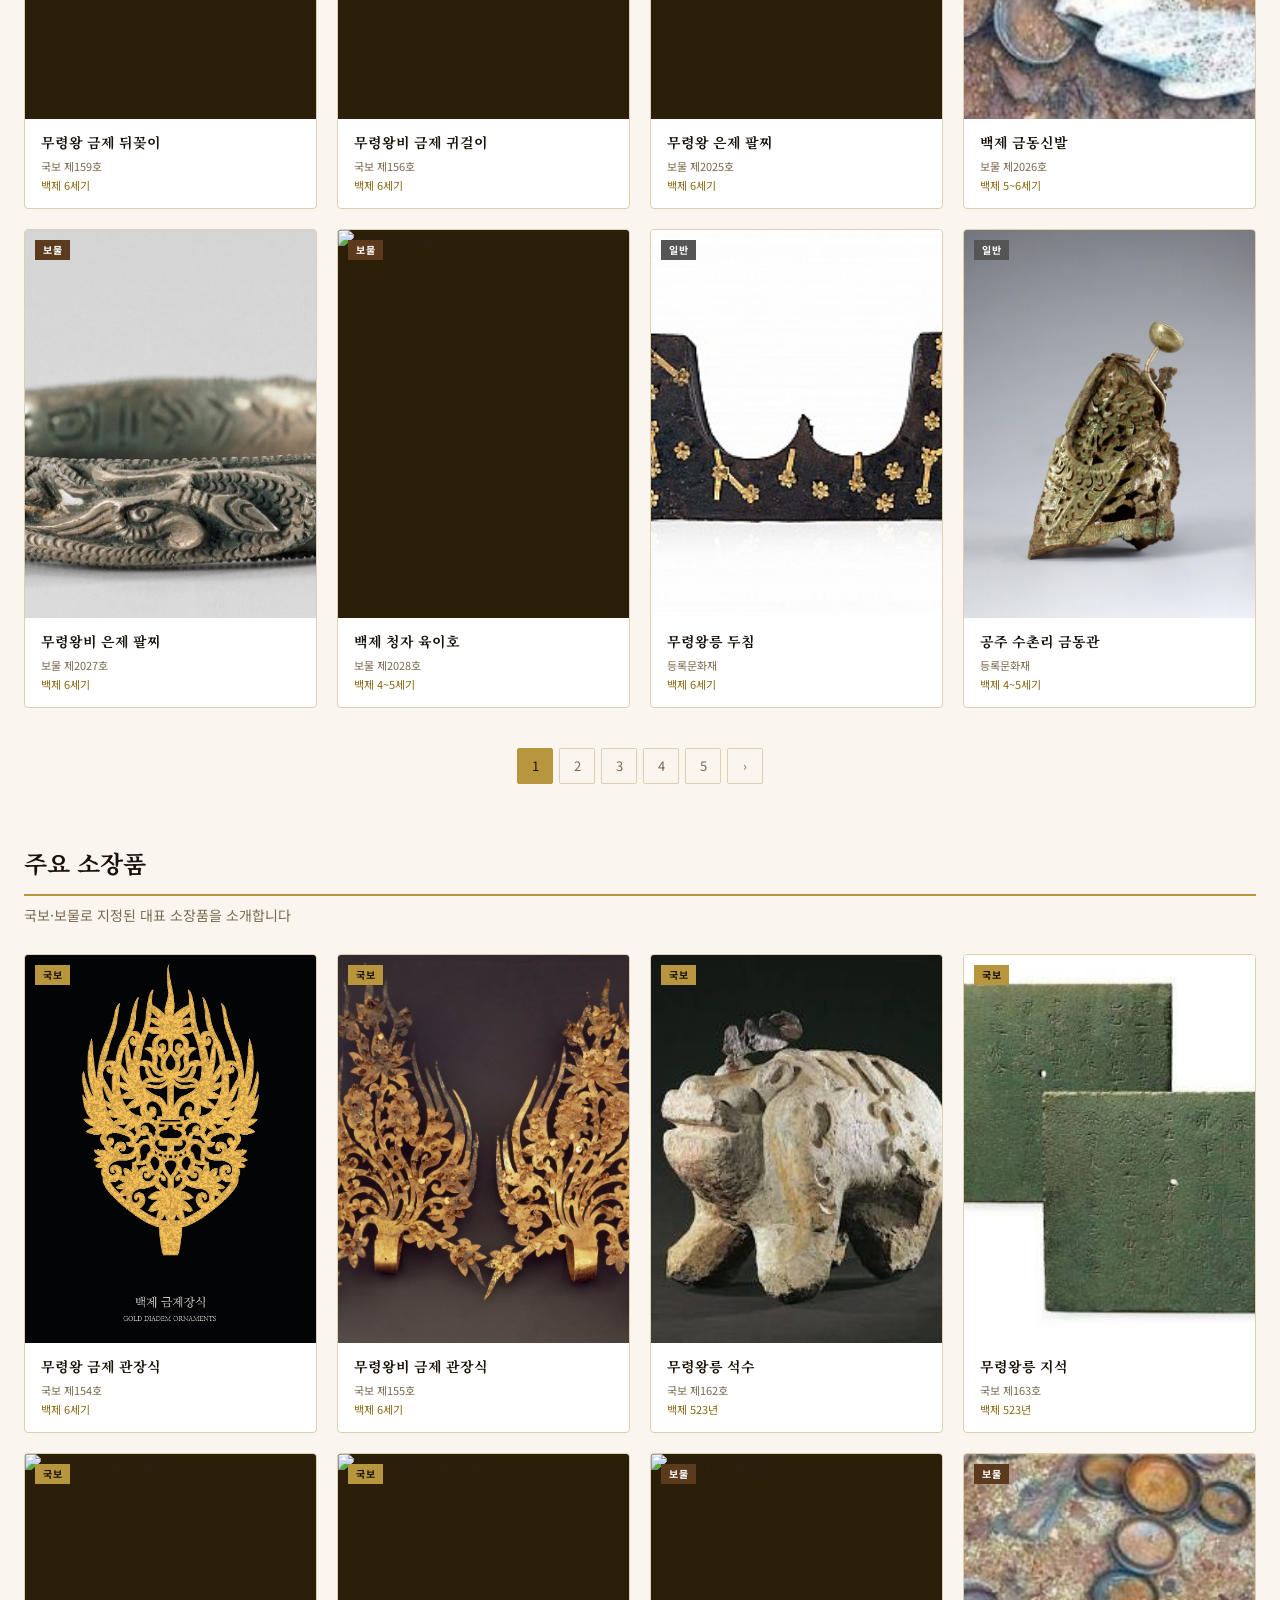
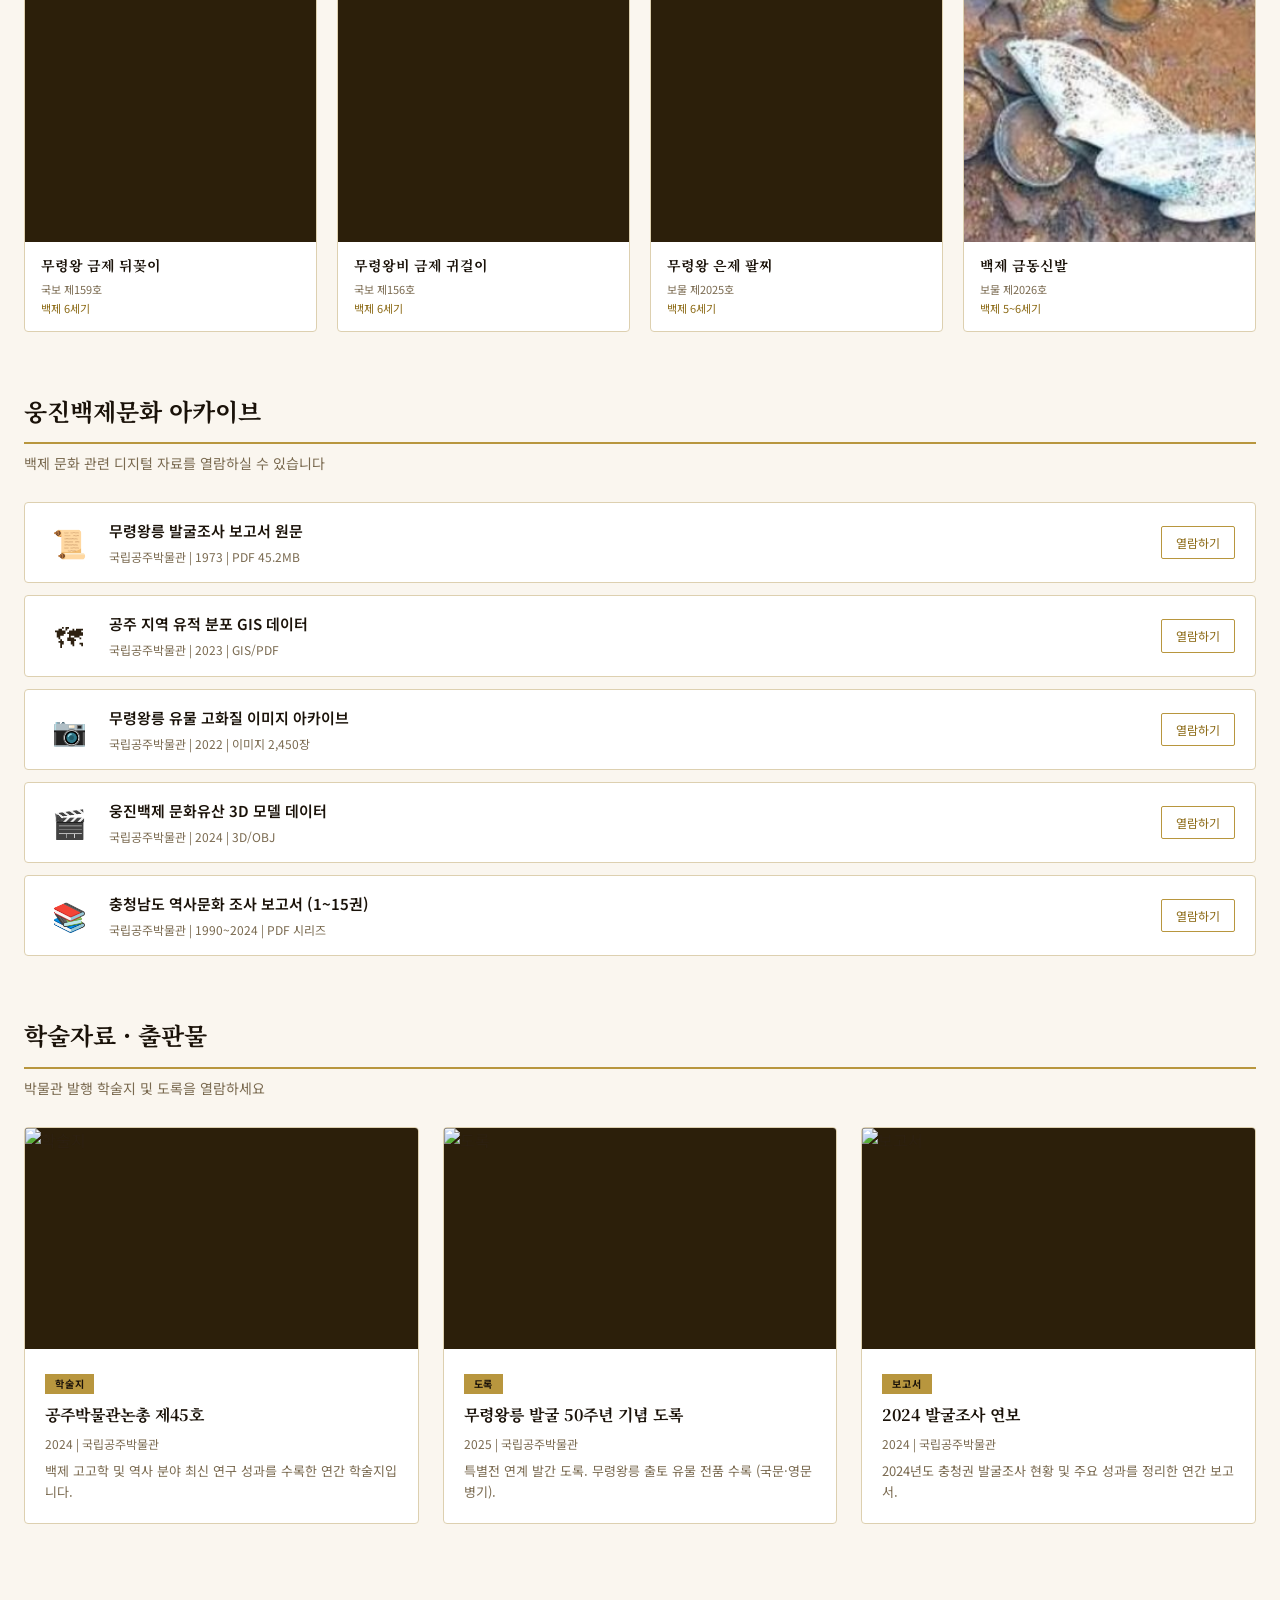
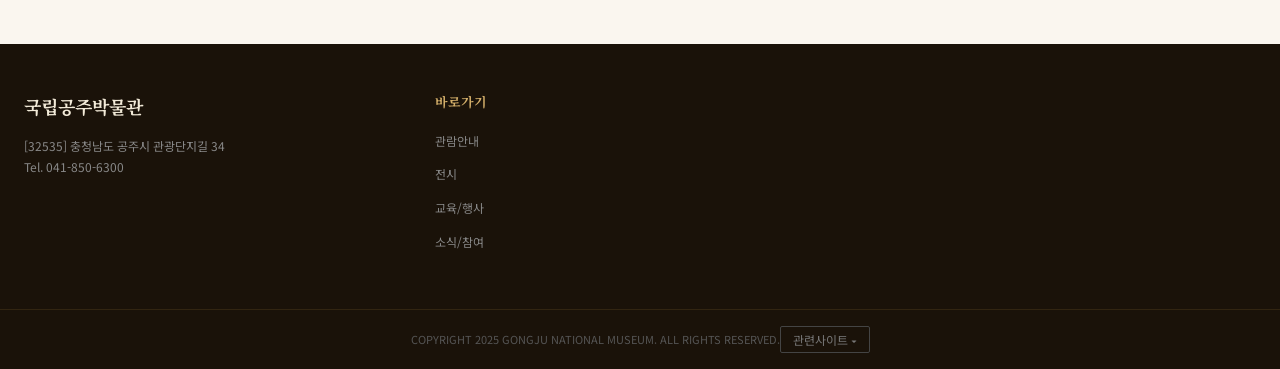
==== commit c22f6ce6: "Update collection.html" ====
--- a/collection.html
+++ b/collection.html
@@ -179,7 +179,7 @@
   {grade:'국보',gradeClass:'',img:'images/무령왕 금제 뒤꽂이.jpg',title:'무령왕 금제 뒤꽂이',no:'국보 제159호',period:'백제 6세기',material:'금',size:'길이 18.4cm',desc:'왕이 머리에 꽂던 금제 장신구. 정교한 세공이 돋보인다.'},
   {grade:'국보',gradeClass:'',img:'무령왕비 금제 귀걸이.jpg',title:'무령왕비 금제 귀걸이',no:'국보 제156호',period:'백제 6세기',material:'금',size:'길이 8.8cm',desc:'왕비의 귀걸이. 주환과 드리개가 결합된 형태.'},
   {grade:'보물',gradeClass:'treasure',img:'https://images.unsplash.com/photo-1558618666-fcd25c85cd64?w=600&q=80',title:'무령왕 은제 팔찌',no:'보물 제2025호',period:'백제 6세기',material:'은',size:'직경 7.2cm',desc:'왕이 착용하던 은제 팔찌. 용무늬가 정교하게 새겨져 있다.'},
-  {grade:'보물',gradeClass:'treasure',img:'백제 금동신발.jpg',title:'백제 금동신발',no:'보물 제2026호',period:'백제 5~6세기',material:'금동',size:'길이 32cm',desc:'백제 귀족의 장례용 금동 신발. 전체에 투각 무늬가 있다.'},
+  {grade:'보물',gradeClass:'treasure',img:'images/백제 금동신발.jpg',title:'백제 금동신발',no:'보물 제2026호',period:'백제 5~6세기',material:'금동',size:'길이 32cm',desc:'백제 귀족의 장례용 금동 신발. 전체에 투각 무늬가 있다.'},
   {grade:'보물',gradeClass:'treasure',img:'images/무령왕비 은제 팔찌.jpg',title:'무령왕비 은제 팔찌',no:'보물 제2027호',period:'백제 6세기',material:'은',size:'직경 6.8cm',desc:'왕비가 착용한 은팔찌. 용문양과 명문이 새겨져 있다.'},
   {grade:'보물',gradeClass:'treasure',img:'https://images.unsplash.com/photo-1531907700752-62799b2a3e84?w=600&q=80',title:'백제 청자 육이호',no:'보물 제2028호',period:'백제 4~5세기',material:'청자',size:'높이 23.5cm',desc:'중국에서 수입된 초기 청자. 백제의 대외 교류를 보여준다.'},
   {grade:'일반',gradeClass:'registered',img:'images/무령왕릉 두침.jpg',title:'무령왕릉 두침',no:'등록문화재',period:'백제 6세기',material:'목칠',size:'길이 40cm',desc:'왕의 머리를 받치던 나무 베개. 붉은 칠이 남아 있다.'},
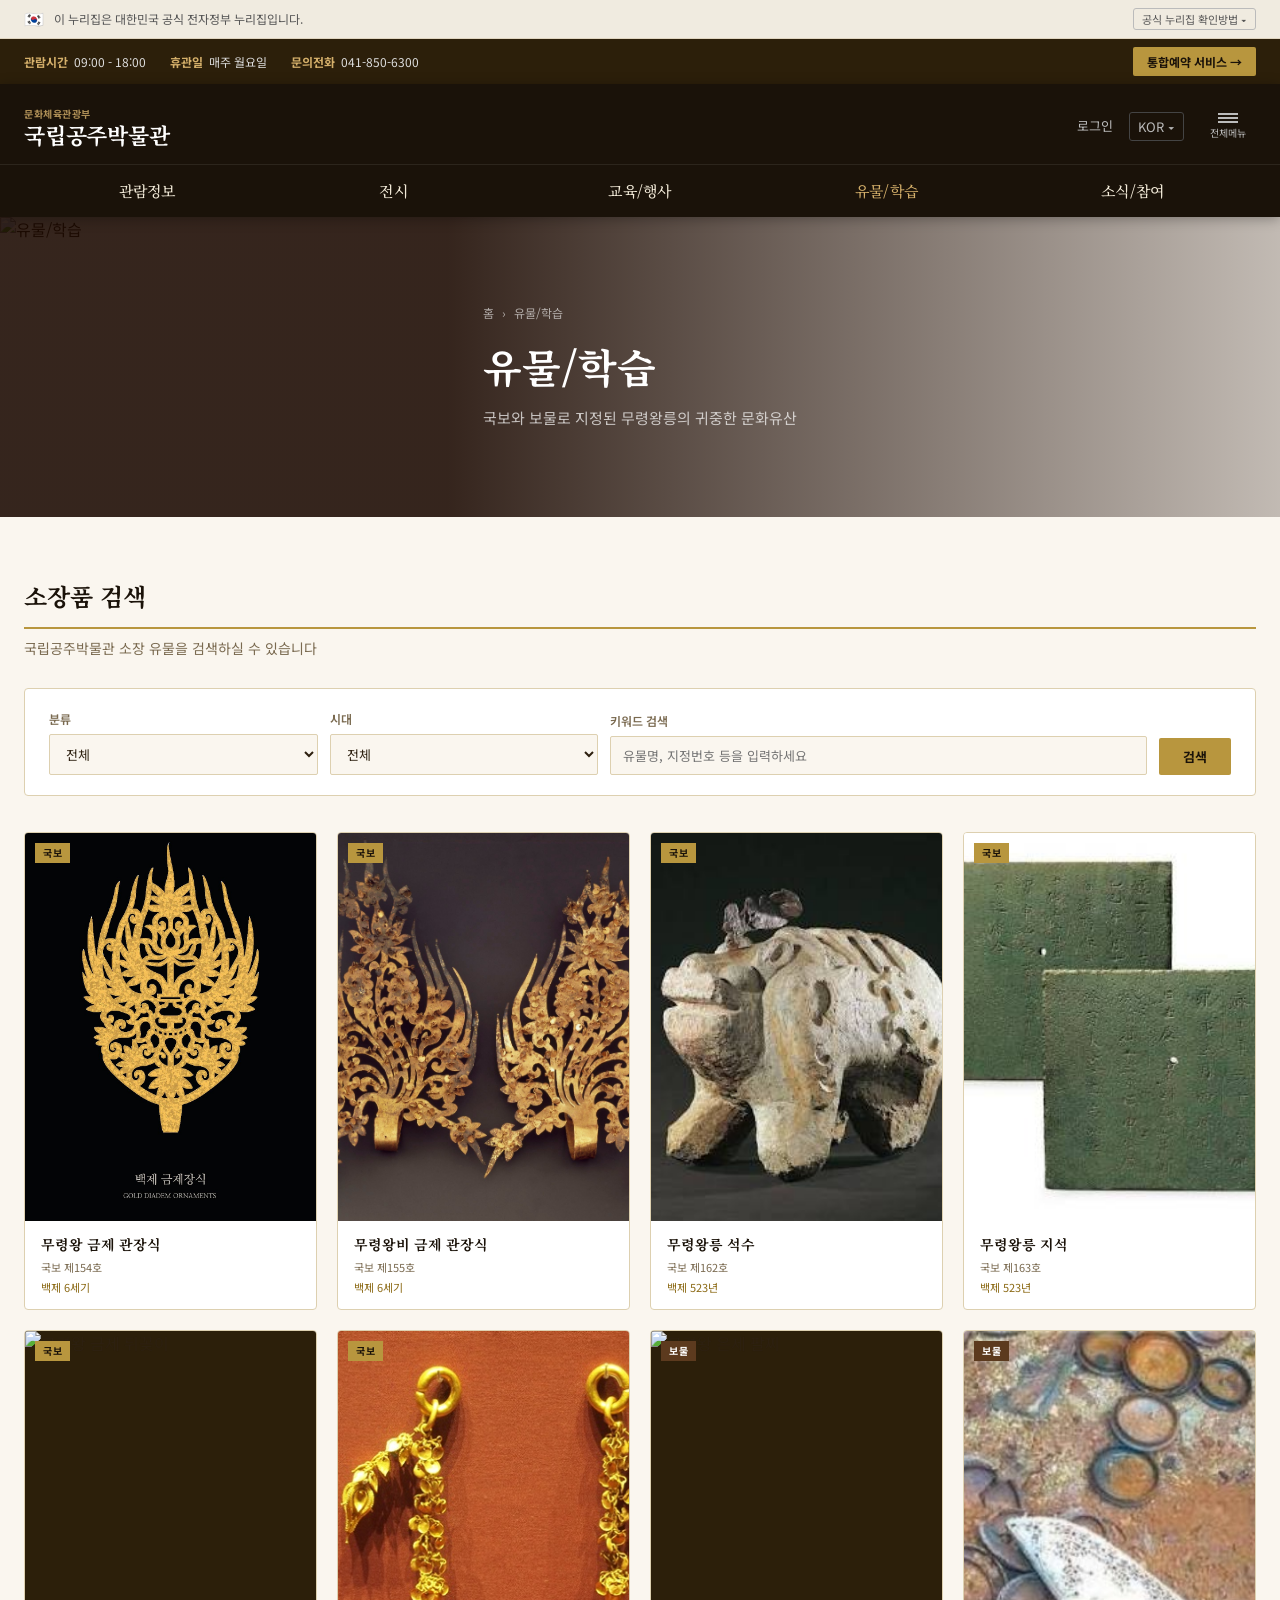
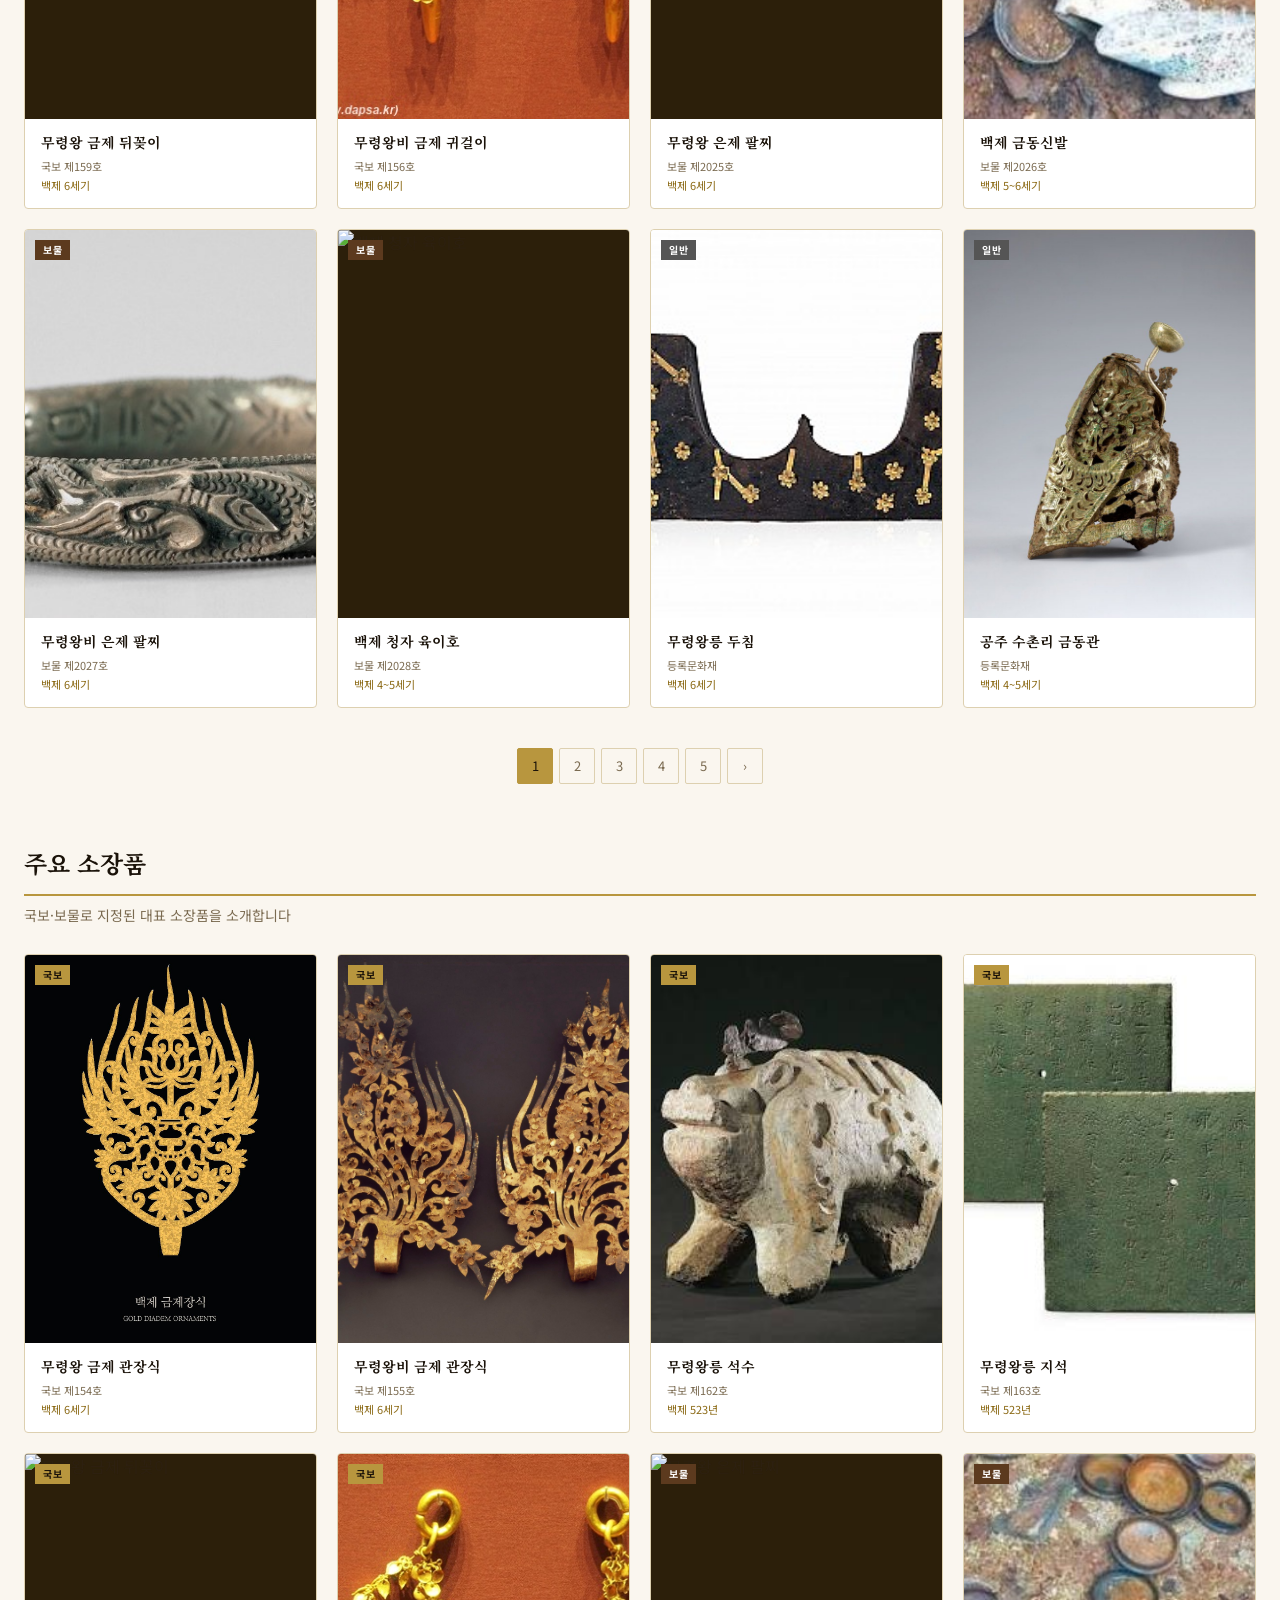
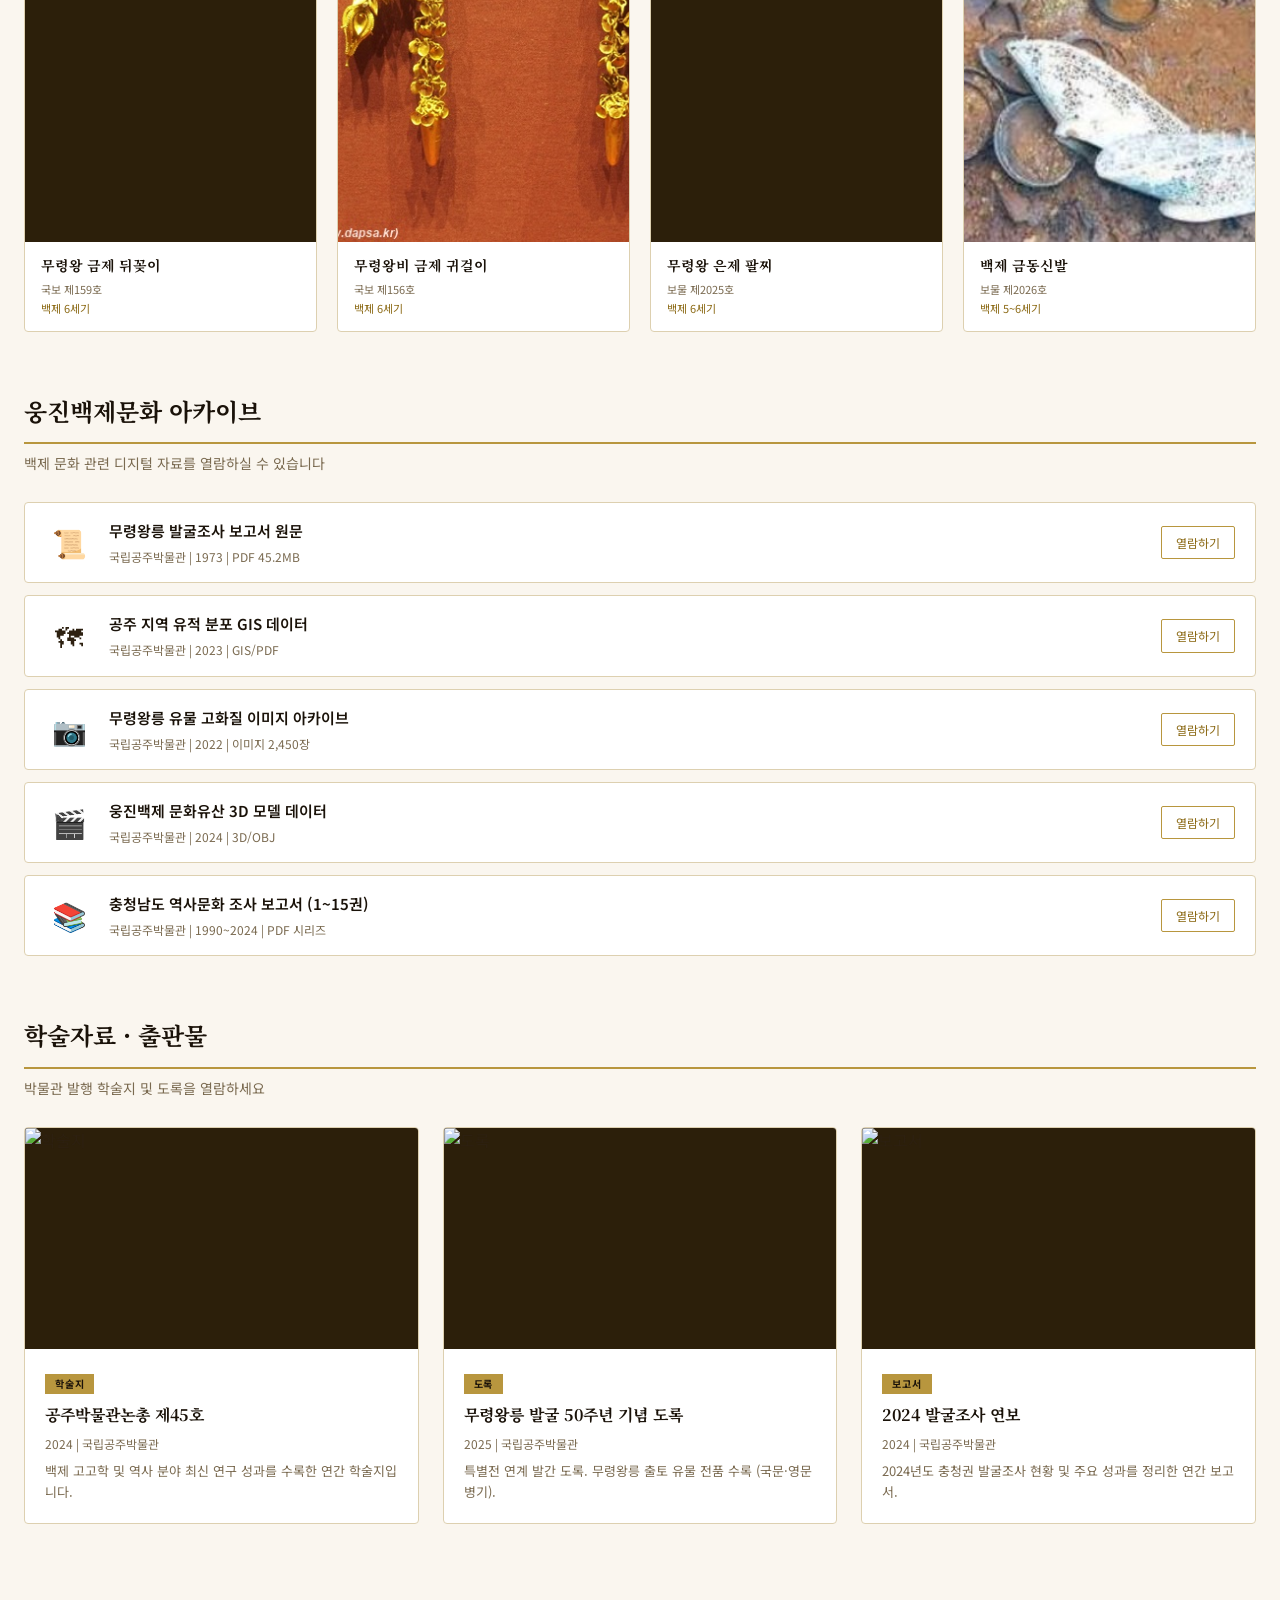
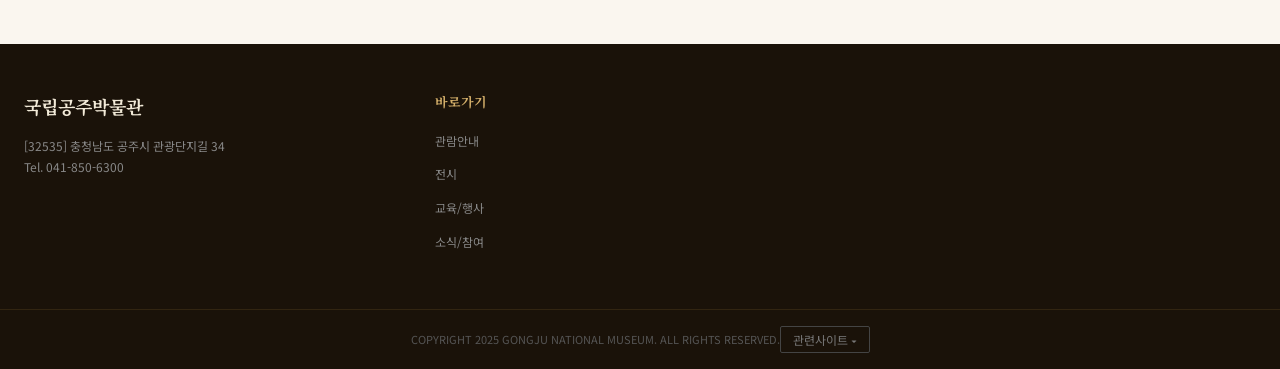
==== commit 37474d26: "Update collection.html" ====
--- a/collection.html
+++ b/collection.html
@@ -14,7 +14,7 @@
     .search-field{display:flex;flex-direction:column;gap:6px;flex:1;min-width:160px;}
     .search-field label{font-size:12px;font-weight:600;color:var(--text-muted);}
     .search-field select,.search-field input{border:1px solid var(--border);border-radius:2px;padding:9px 12px;font-size:13px;font-family:inherit;color:var(--text);background:var(--cream);}
-    .search-submit{background:var(--gold);color:var(--dark);border:none;padding:9px 24px;font-size:13px;font-weight:700;border-radius:2px;cursor:pointer;transition:background var(--transition);white-space:nowrap;}
+    .search-submit{background:var(--gold);color:var(--dark);border:none;padding:9px 24px;font-size:13px;font-weight:700;border-radius:2px;cursor:pointer;transition:background var(--transition);white-space:지금rap;}
     .search-submit:hover{background:var(--gold-dark);}
 
     /* ── 소장품 그리드 ── */
@@ -177,8 +177,8 @@
   {grade:'국보',gradeClass:'',img:'images/무령왕릉 석수.jpg',title:'무령왕릉 석수',no:'국보 제162호',period:'백제 523년',material:'돌',size:'높이 30.8cm',desc:'무령왕릉 입구를 지키던 돌로 만든 상상의 동물.'},
   {grade:'국보',gradeClass:'',img:'images/무령왕릉 지석.jpg',title:'무령왕릉 지석',no:'국보 제163호',period:'백제 523년',material:'석재',size:'41.5×35cm',desc:'무령왕과 왕비의 이름, 사망 연월일, 매장지가 기록된 묘지석.'},
   {grade:'국보',gradeClass:'',img:'images/무령왕 금제 뒤꽂이.jpg',title:'무령왕 금제 뒤꽂이',no:'국보 제159호',period:'백제 6세기',material:'금',size:'길이 18.4cm',desc:'왕이 머리에 꽂던 금제 장신구. 정교한 세공이 돋보인다.'},
-  {grade:'국보',gradeClass:'',img:'무령왕비 금제 귀걸이.jpg',title:'무령왕비 금제 귀걸이',no:'국보 제156호',period:'백제 6세기',material:'금',size:'길이 8.8cm',desc:'왕비의 귀걸이. 주환과 드리개가 결합된 형태.'},
-  {grade:'보물',gradeClass:'treasure',img:'https://images.unsplash.com/photo-1558618666-fcd25c85cd64?w=600&q=80',title:'무령왕 은제 팔찌',no:'보물 제2025호',period:'백제 6세기',material:'은',size:'직경 7.2cm',desc:'왕이 착용하던 은제 팔찌. 용무늬가 정교하게 새겨져 있다.'},
+  {grade:'국보',gradeClass:'',img:'images/무령왕비 금제 귀걸이.jpg',title:'무령왕비 금제 귀걸이',no:'국보 제156호',period:'백제 6세기',material:'금',size:'길이 8.8cm',desc:'왕비의 귀걸이. 주환과 드리개가 결합된 형태.'},
+  {grade:'보물',gradeClass:'treasure',img:'images/무령왕 은제 팔찌.jpg',title:'무령왕 은제 팔찌',no:'보물 제2025호',period:'백제 6세기',material:'은',size:'직경 7.2cm',desc:'왕이 착용하던 은제 팔찌. 용무늬가 정교하게 새겨져 있다.'},
   {grade:'보물',gradeClass:'treasure',img:'images/백제 금동신발.jpg',title:'백제 금동신발',no:'보물 제2026호',period:'백제 5~6세기',material:'금동',size:'길이 32cm',desc:'백제 귀족의 장례용 금동 신발. 전체에 투각 무늬가 있다.'},
   {grade:'보물',gradeClass:'treasure',img:'images/무령왕비 은제 팔찌.jpg',title:'무령왕비 은제 팔찌',no:'보물 제2027호',period:'백제 6세기',material:'은',size:'직경 6.8cm',desc:'왕비가 착용한 은팔찌. 용문양과 명문이 새겨져 있다.'},
   {grade:'보물',gradeClass:'treasure',img:'https://images.unsplash.com/photo-1531907700752-62799b2a3e84?w=600&q=80',title:'백제 청자 육이호',no:'보물 제2028호',period:'백제 4~5세기',material:'청자',size:'높이 23.5cm',desc:'중국에서 수입된 초기 청자. 백제의 대외 교류를 보여준다.'},
